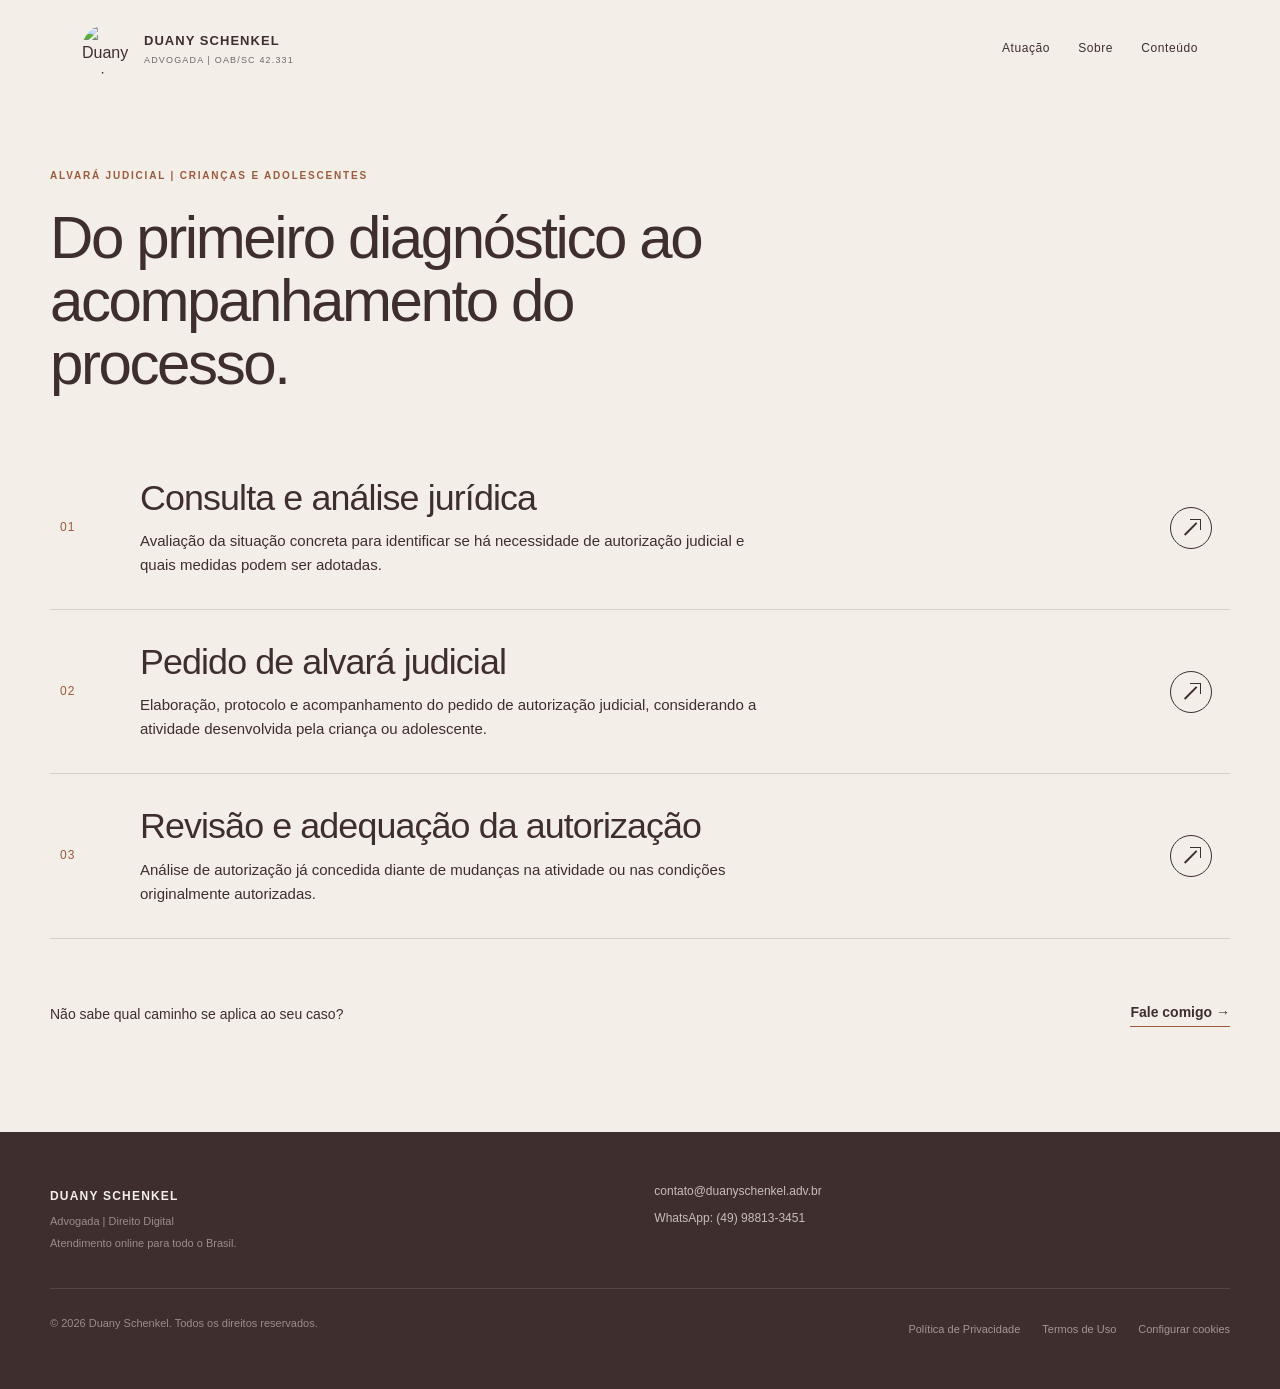
==== alvara.html @ 2e0da73f "Update alvara.html" ====
<!DOCTYPE html>
<html lang="pt-BR">

<head>

    <!-- =====================================================
         GOOGLE CONSENT MODE
    ====================================================== -->

    <script>
        window.dataLayer = window.dataLayer || [];

        function gtag() {
            dataLayer.push(arguments);
        }

        gtag('consent', 'default', {
            analytics_storage: 'denied',
            ad_storage: 'denied',
            ad_user_data: 'denied',
            ad_personalization: 'denied',
            wait_for_update: 500
        });
    </script>


    <!-- =====================================================
         GOOGLE TAG MANAGER
    ====================================================== -->

    <script>
        (function(w,d,s,l,i){
            w[l]=w[l]||[];
            w[l].push({
                'gtm.start': new Date().getTime(),
                event:'gtm.js'
            });

            var f=d.getElementsByTagName(s)[0],
                j=d.createElement(s),
                dl=l!='dataLayer'?'&l='+l:'';

            j.async=true;
            j.src='https://www.googletagmanager.com/gtm.js?id='+i+dl;

            f.parentNode.insertBefore(j,f);
        })(window,document,'script','dataLayer','GTM-5FSSFNDD');
    </script>


    <!-- =====================================================
         METADADOS
    ====================================================== -->

    <meta charset="UTF-8">

    <meta
        name="viewport"
        content="width=device-width, initial-scale=1.0"
    >

    <meta
        name="description"
        content="Alvará judicial para crianças e adolescentes – orientação e atuação jurídica no ambiente digital."
    >

    <title>
        Alvará Judicial | Duany Schenkel
    </title>

    <link
        rel="stylesheet"
        href="style.css"
    >

</head>


<body>


<!-- =====================================================
     GOOGLE TAG MANAGER – NOSCRIPT
====================================================== -->

<noscript>

    <iframe
        src="https://www.googletagmanager.com/ns.html?id=GTM-5FSSFNDD"
        height="0"
        width="0"
        style="display:none;visibility:hidden"
    ></iframe>

</noscript>


<!-- =====================================================
     HEADER
====================================================== -->

<header class="header">

    <a
        href="index.html"
        class="brand"
    >

        <div class="brand-avatar">

            <img
                src="https://i.ibb.co/mFt1FcRg/biopic01.jpg"
                alt="Duany Schenkel"
            >

        </div>

        <div class="brand-text">

            <strong>
                DUANY SCHENKEL
            </strong>

            <span>
                ADVOGADA | OAB/SC 42.331
            </span>

        </div>

    </a>


    <nav class="nav">

        <a href="index.html#atuacao">
            Atuação
        </a>

        <a href="index.html#sobre">
            Sobre
        </a>

        <a href="index.html#conteudo">
            Conteúdo
        </a>

    </nav>

</header>


<main>


<!-- =====================================================
     ALVARÁ JUDICIAL
====================================================== -->

<section
    id="atuacao"
    class="services alvara-services"
>

    <div class="section-intro">

        <p class="eyebrow">
            ALVARÁ JUDICIAL | CRIANÇAS E ADOLESCENTES
        </p>

        <h2>
            Do primeiro diagnóstico ao acompanhamento do processo.
        </h2>

    </div>


    <div class="service-list">


        <!-- =================================================
             01
        ================================================== -->

        <a
            href="https://wa.me/5549988133451?text=Ol%C3%A1%2C%20Duany%21%20Encontrei%20seu%20site%20e%20gostaria%20de%20agendar%20uma%20consulta%20sobre%20uma%20situa%C3%A7%C3%A3o%20envolvendo%20crian%C3%A7a%20ou%20adolescente%20no%20ambiente%20digital%20e%20verificar%20se%20%C3%A9%20necess%C3%A1rio%20alvar%C3%A1%20judicial."
            class="service-card"
            target="_blank"
            rel="noopener noreferrer"
        >

            <div class="service-number">
                01
            </div>

            <div class="service-content">

                <h3>
                    Consulta e análise jurídica
                </h3>

                <p>
                    Avaliação da situação concreta para identificar
                    se há necessidade de autorização judicial e quais
                    medidas podem ser adotadas.
                </p>

            </div>

            <span
                class="arrow"
                aria-hidden="true"
            >
                ↗
            </span>

        </a>


        <!-- =================================================
             02
        ================================================== -->

        <a
            href="https://wa.me/5549988133451?text=Ol%C3%A1%2C%20Duany%21%20Encontrei%20seu%20site%20e%20gostaria%20de%20solicitar%20um%20alvar%C3%A1%20judicial%20para%20uma%20crian%C3%A7a%20ou%20adolescente%20participar%20de%20uma%20atividade%20no%20ambiente%20digital."
            class="service-card"
            target="_blank"
            rel="noopener noreferrer"
        >

            <div class="service-number">
                02
            </div>

            <div class="service-content">

                <h3>
                    Pedido de alvará judicial
                </h3>

                <p>
                    Elaboração, protocolo e acompanhamento do pedido
                    de autorização judicial, considerando a atividade
                    desenvolvida pela criança ou adolescente.
                </p>

            </div>

            <span
                class="arrow"
                aria-hidden="true"
            >
                ↗
            </span>

        </a>


        <!-- =================================================
             03
        ================================================== -->

        <a
            href="https://wa.me/5549988133451?text=Ol%C3%A1%2C%20Duany%21%20Encontrei%20seu%20site.%20J%C3%A1%20tenho%20uma%20autoriza%C3%A7%C3%A3o%20judicial%20para%20uma%20crian%C3%A7a%20ou%20adolescente%20e%20gostaria%20de%20saber%20se%20%C3%A9%20necess%C3%A1rio%20renov%C3%A1-la%20ou%20adequ%C3%A1-la%20%C3%A0%20atividade%20atual."
            class="service-card"
            target="_blank"
            rel="noopener noreferrer"
        >

            <div class="service-number">
                03
            </div>

            <div class="service-content">

                <h3>
                    Revisão e adequação da autorização
                </h3>

                <p>
                    Análise de autorização já concedida diante de
                    mudanças na atividade ou nas condições
                    originalmente autorizadas.
                </p>

            </div>

            <span
                class="arrow"
                aria-hidden="true"
            >
                ↗
            </span>

        </a>


    </div>


    <!-- =====================================================
         DÚVIDA
    ====================================================== -->

    <div class="unsure">

        <p>
            Não sabe qual caminho se aplica ao seu caso?
        </p>

        <a
            href="https://wa.me/5549988133451?text=Ol%C3%A1%2C%20Duany%21%20Encontrei%20seu%20site%20e%20gostaria%20de%20explicar%20uma%20situa%C3%A7%C3%A3o%20envolvendo%20crian%C3%A7a%20ou%20adolescente%20no%20ambiente%20digital%20para%20entender%20qual%20medida%20jur%C3%ADdica%20%C3%A9%20necess%C3%A1ria."
            class="text-link"
            target="_blank"
            rel="noopener noreferrer"
        >
            Fale comigo →
        </a>

    </div>

</section>


</main>


<!-- =====================================================
     FOOTER
====================================================== -->

<footer class="footer">


    <div class="footer-brand">

        <strong>
            DUANY SCHENKEL
        </strong>

        <p>
            Advogada | Direito Digital
        </p>

        <p>
            Atendimento online para todo o Brasil.
        </p>

    </div>


    <div class="footer-contacts">

        <a href="mailto:contato@duanyschenkel.adv.br">
            contato@duanyschenkel.adv.br
        </a>

        <a
            href="https://wa.me/5549988133451"
            target="_blank"
            rel="noopener noreferrer"
        >
            WhatsApp: (49) 98813-3451
        </a>

    </div>


    <div class="footer-social">


        <!-- INSTAGRAM -->

        <a
            href="https://www.instagram.com/duany.adv"
            target="_blank"
            rel="noopener noreferrer"
            aria-label="Instagram"
        >

            <img
                src="https://cdn-icons-png.flaticon.com/512/3621/3621435.png"
                alt=""
            >

        </a>


        <!-- TIKTOK -->

        <a
            href="https://www.tiktok.com/@duany.adv"
            target="_blank"
            rel="noopener noreferrer"
            aria-label="TikTok"
        >

            <img
                src="https://cdn-icons-png.flaticon.com/512/3046/3046121.png"
                alt=""
            >

        </a>


        <!-- YOUTUBE -->

        <a
            href="https://www.youtube.com/@duanyadv"
            target="_blank"
            rel="noopener noreferrer"
            aria-label="YouTube"
        >

            <img
                src="https://cdn-icons-png.flaticon.com/512/174/174883.png"
                alt=""
            >

        </a>


        <!-- WHATSAPP -->

        <a
            href="https://wa.me/5549988133451"
            target="_blank"
            rel="noopener noreferrer"
            aria-label="WhatsApp"
        >

            <img
                src="https://cdn-icons-png.flaticon.com/512/2111/2111728.png"
                alt=""
            >

        </a>

    </div>


    <div class="footer-bottom">

        <p>
            © 2026 Duany Schenkel. Todos os direitos reservados.
        </p>

      <div class="footer-legal">

    <a href="politica-de-privacidade.html">
        Política de Privacidade
    </a>

    <a href="termos-de-uso.html">
        Termos de Uso
    </a>

    <a
        href="#"
        onclick="duanyOpenCookieSettings(); return false;"
    >
        Configurar cookies
    </a>

</div>

    </div>

</footer>


</body>

</html>
---- style.css ----
/* =========================================================
   DUANY SCHENKEL | DIREITO DIGITAL
   ========================================================= */

:root {
    --deep: #3F2E2E;
    --cream: #F3EEE8;
    --neutral: #D8CFC6;
    --terracotta: #9C5A3C;
    --soft-terracotta: #C48A76;
    --white: #FFFFFF;

    --max-width: 1180px;
}


/* =========================================================
   RESET
   ========================================================= */

* {
    margin: 0;
    padding: 0;
    box-sizing: border-box;
}

html {
    scroll-behavior: smooth;
}

body {
    background: var(--cream);
    color: var(--deep);
    font-family: Arial, Helvetica, sans-serif;
    line-height: 1.6;
}

a {
    color: inherit;
    text-decoration: none;
}

img {
    max-width: 100%;
    display: block;
}


/* =========================================================
   HEADER
   ========================================================= */

.header {
    width: 100%;
    max-width: var(--max-width);
    margin: 0 auto;

    padding: 24px 32px;

    display: flex;
    align-items: center;
    justify-content: space-between;

    position: relative;
    z-index: 10;
}

.brand {
    display: flex;
    align-items: center;
    gap: 12px;
}

.brand-avatar {
    width: 50px;
    height: 50px;

    border-radius: 50%;
    overflow: hidden;

    flex-shrink: 0;
}

.brand-avatar img {
    width: 100%;
    height: 100%;

    object-fit: cover;
    display: block;
}

.brand-text {
    display: flex;
    flex-direction: column;
    gap: 1px;
}

.brand-text strong {
    font-size: 13px;
    letter-spacing: 0.08em;
    font-weight: 700;
}

.brand-text span {
    font-size: 9px;
    letter-spacing: 0.13em;
    opacity: 0.7;
}

.nav {
    display: flex;
    align-items: center;
    gap: 28px;
}

.nav a {
    font-size: 12px;
    letter-spacing: 0.05em;
    transition: opacity 0.2s ease;
}

.nav a:hover {
    opacity: 0.55;
}


/* =========================================================
   HERO
   ========================================================= */

.hero {
    min-height: 72vh;

    max-width: var(--max-width);
    margin: 0 auto;

    padding: 100px 32px 105px;

    display: flex;
    align-items: center;
}

.hero-content {
    max-width: 760px;
}

.eyebrow {
    margin-bottom: 22px;

    font-size: 10px;
    font-weight: 700;

    letter-spacing: 0.18em;

    color: var(--terracotta);
}

.hero h1 {
    margin-bottom: 28px;

    font-size: clamp(52px, 7vw, 88px);

    line-height: 0.98;
    letter-spacing: -0.055em;

    font-weight: 500;
}

.hero h1 em {
    color: var(--terracotta);
    font-style: normal;
}

.hero-text {
    max-width: 550px;

    font-size: 18px;
    line-height: 1.7;

    color: rgba(63, 46, 46, 0.75);
}


/* =========================================================
   SERVICES / ATUAÇÃO
   ========================================================= */

.services {
    background: var(--deep);
    color: var(--cream);

    padding: 70px 32px 85px;
}

.section-intro {
    max-width: var(--max-width);
    margin: 0 auto 50px;
}

.section-intro .eyebrow {
    color: var(--soft-terracotta);
}

.section-intro h2 {
    max-width: 700px;

    font-size: clamp(36px, 4.7vw, 60px);

    line-height: 1.05;
    letter-spacing: -0.04em;

    font-weight: 500;
}


/* =========================================================
   LISTA DE SERVIÇOS
   ========================================================= */

.service-list {
    max-width: var(--max-width);
    margin: 0 auto;

    border-top: 1px solid rgba(243, 238, 232, 0.2);
}

.service-card {
    display: grid;

    grid-template-columns: 55px minmax(0, 1fr) 50px;

    align-items: center;

    gap: 25px;

    padding: 32px 10px;

    border-bottom: 1px solid rgba(243, 238, 232, 0.2);

    transition:
        background 0.25s ease,
        padding 0.25s ease;
}

.service-card:hover {
    background: rgba(243, 238, 232, 0.035);
}

.service-number {
    font-size: 12px;

    color: var(--soft-terracotta);

    letter-spacing: 0.08em;
}

.service-content h3 {
    max-width: 650px;

    font-size: clamp(23px, 2.8vw, 36px);

    line-height: 1.15;
    letter-spacing: -0.025em;

    font-weight: 500;

    margin-bottom: 10px;
}

.service-content p {
    max-width: 620px;

    color: rgba(243, 238, 232, 0.65);

    font-size: 15px;
}


/* =========================================================
   SETA DOS CARDS
   ========================================================= */

.arrow {
    width: 42px;
    height: 42px;

    border: 1px solid rgba(243, 238, 232, 0.3);
    border-radius: 50%;

    position: relative;

    display: flex;
    align-items: center;
    justify-content: center;

    font-size: 0;
    line-height: 0;

    color: var(--cream);

    text-indent: -9999px;
    overflow: hidden;

    transition:
        background 0.25s ease,
        color 0.25s ease,
        border-color 0.25s ease;
}

.arrow::before {
    content: "";

    width: 10px;
    height: 10px;

    border-top: 1.5px solid currentColor;
    border-right: 1.5px solid currentColor;

    position: absolute;

    top: 11px;
    right: 10px;
}

.arrow::after {
    content: "";

    width: 17px;
    height: 1.5px;

    background: currentColor;

    position: absolute;

    transform: rotate(-45deg);

    top: 20px;
    left: 11px;
}

.service-card:hover .arrow {
    background: var(--cream);
    color: var(--deep);
    border-color: var(--cream);
}


/* =========================================================
   TRIAGEM
   ========================================================= */

.unsure {
    max-width: var(--max-width);
    margin: 42px auto 0;

    display: flex;
    align-items: center;
    justify-content: space-between;

    gap: 30px;

    padding: 20px 0;
}

.unsure p {
    color: rgba(243, 238, 232, 0.6);
    font-size: 14px;
}

.text-link {
    color: var(--cream);

    font-size: 14px;
    font-weight: 600;

    border-bottom: 1px solid var(--soft-terracotta);

    padding-bottom: 3px;

    transition: color 0.2s ease;
}

.text-link:hover {
    color: var(--soft-terracotta);
}


/* =========================================================
   SOBRE
   ========================================================= */

.about {
    max-width: var(--max-width);
    margin: 0 auto;

    padding: 110px 32px;

    display: grid;

    grid-template-columns: 0.35fr 1fr;

    gap: 80px;
}

.about-label {
    padding-top: 5px;
}

.about-content {
    max-width: 760px;
}

.about-photo {
    width: 175px;
    height: 215px;

    margin-bottom: 38px;

    overflow: hidden;
}

.about-photo img {
    width: 100%;
    height: 100%;

    object-fit: cover;
    object-position: center;

    image-rendering: auto;
}

.about-text {
    max-width: 680px;
}

.about-content h2 {
    max-width: 760px;

    font-size: clamp(38px, 5vw, 62px);

    line-height: 1.05;
    letter-spacing: -0.045em;

    font-weight: 500;

    margin-bottom: 38px;
}

.about-text p {
    max-width: 680px;

    margin-bottom: 22px;

    font-size: 17px;
    line-height: 1.8;

    color: rgba(63, 46, 46, 0.75);
}

.about-link {
    display: inline-block;

    margin-top: 10px;

    color: var(--terracotta);

    border-bottom-color: var(--terracotta);
}

.about-link:hover {
    color: var(--deep);
}


/* =========================================================
   CONTEÚDO
   ========================================================= */

.content-section {
    background: var(--neutral);
    color: var(--deep);

    width: 100%;

    padding-top: 110px;
    padding-bottom: 110px;

    padding-left: max(32px, calc((100% - var(--max-width)) / 2 + 32px));
    padding-right: max(32px, calc((100% - var(--max-width)) / 2 + 32px));

    display: grid;

    grid-template-columns: 0.35fr 1fr;

    column-gap: 80px;
    row-gap: 0;
}


/* =========================================================
   CONTEÚDO | LABEL
   ========================================================= */

.content-section > .eyebrow {
    grid-column: 1;
    grid-row: 1;

    margin: 5px 0 0;

    align-self: start;
}


/* =========================================================
   CONTEÚDO | ELEMENTOS PRINCIPAIS
   ========================================================= */

.content-section > h2,
.content-section > p:not(.eyebrow),
.content-section > .social-links {
    grid-column: 2;

    width: 100%;
    max-width: 760px;

    margin-left: 0;
    margin-right: 0;
}


/* =========================================================
   CONTEÚDO | TÍTULO
   ========================================================= */

.content-section > h2 {
    grid-row: 1;

    margin: 0 0 38px;

    font-size: clamp(38px, 5vw, 62px);

    line-height: 1.05;
    letter-spacing: -0.045em;

    font-weight: 500;
}


/* =========================================================
   CONTEÚDO | TEXTO
   ========================================================= */

.content-section > p:not(.eyebrow) {
    margin: 0 0 22px;

    max-width: 680px;

    font-size: 17px;
    line-height: 1.8;

    color: rgba(63, 46, 46, 0.75);
}


/* =========================================================
   CONTEÚDO | REDES
   ========================================================= */

.content-section > .social-links {
    margin-top: 13px;
}


/* =========================================================
   REDES SOCIAIS
   ========================================================= */

.social-links {
    display: flex;

    justify-content: center;
    align-items: center;

    flex-wrap: wrap;

    gap: 12px;

    width: 100%;
}

.social-link {
    display: inline-flex;

    align-items: center;
    justify-content: center;

    gap: 9px;

    min-height: 46px;

    padding: 0 20px;

    background: var(--white);
    color: var(--deep);

    border: none;
    border-radius: 0;

    font-size: 12px;
    font-weight: 700;

    letter-spacing: 0.05em;

    transition:
        background 0.2s ease,
        color 0.2s ease,
        transform 0.2s ease;
}

.social-link:hover {
    background: var(--deep);
    color: var(--white);

    transform: translateY(-2px);
}

.social-icon {
    width: 17px;
    height: 17px;

    display: inline-flex;

    align-items: center;
    justify-content: center;

    flex-shrink: 0;

    color: currentColor;
}

.social-icon img,
.social-icon svg {
    width: 17px;
    height: 17px;

    display: block;

    object-fit: contain;

    color: currentColor;
    fill: currentColor;
    stroke: currentColor;

    filter: none;
}

.social-icon-play {
    fill: var(--white);
    stroke: none;
}

.social-link:hover .social-icon-play {
    fill: var(--deep);
}


/* =========================================================
   BOTÕES
   ========================================================= */

.button {
    display: inline-flex;

    align-items: center;
    justify-content: center;

    min-height: 50px;

    padding: 0 28px;

    background: var(--terracotta);
    color: var(--cream);

    font-size: 12px;
    font-weight: 700;

    letter-spacing: 0.08em;
    text-transform: uppercase;

    transition:
        background 0.2s ease,
        transform 0.2s ease;
}

.button:hover {
    background: var(--deep);

    transform: translateY(-2px);
}

.button-light {
    background: var(--cream);
    color: var(--deep);
}

.button-light:hover {
    background: var(--deep);
    color: var(--cream);
}


/* =========================================================
   CONTATO
   ========================================================= */

.contact {
    background: var(--terracotta);
    color: var(--cream);

    padding: 130px 32px;

    text-align: center;
}

.contact .eyebrow {
    color: var(--cream);
    opacity: 0.7;
}

.contact h2 {
    max-width: 750px;

    margin: 0 auto 25px;

    font-size: clamp(42px, 6vw, 78px);

    line-height: 1;
    letter-spacing: -0.045em;

    font-weight: 500;
}

.contact p:not(.eyebrow) {
    max-width: 580px;

    margin: 0 auto 40px;

    color: rgba(243, 238, 232, 0.85);

    font-size: 17px;
}


/* =========================================================
   FOOTER
   ========================================================= */

.footer {
    background: var(--deep);
    color: var(--cream);

    width: 100%;

    padding: 50px max(32px, calc((100% - var(--max-width)) / 2));

    display: grid;

    grid-template-columns: 1.4fr 1fr auto;
    grid-template-rows: auto auto;

    column-gap: 70px;
    row-gap: 35px;

    align-items: start;
}

.footer-brand {
    grid-column: 1;
    grid-row: 1;
}

.footer-contacts {
    grid-column: 2;
    grid-row: 1;

    display: flex;
    flex-direction: column;

    gap: 8px;
}

.footer-social {
    grid-column: 3;
    grid-row: 1;

    display: flex;
    align-items: center;
    justify-content: center;

    gap: 12px;
}

.footer strong {
    font-size: 12px;
    letter-spacing: 0.1em;
}

.footer p {
    margin-top: 5px;

    font-size: 11px;

    color: rgba(243, 238, 232, 0.5);
}

.footer-contacts a {
    font-size: 12px;

    color: rgba(243, 238, 232, 0.75);

    transition:
        color 0.2s ease,
        opacity 0.2s ease;
}

.footer-contacts a:hover {
    color: var(--cream);
    opacity: 0.7;
}


/* =========================================================
   ÍCONES DO RODAPÉ
   ========================================================= */

.footer-social a {
    width: 22px;
    height: 22px;

    display: flex;

    align-items: center;
    justify-content: center;

    border: none;

    color: var(--cream);

    font-size: 0;

    background: transparent;

    transition:
        opacity 0.2s ease,
        transform 0.2s ease;
}

.footer-social a:hover {
    background: transparent;
    color: var(--cream);

    opacity: 0.65;

    transform: translateY(-1px);
}

.footer-icon {
    width: 14px;
    height: 14px;

    display: block;

    object-fit: contain;

    filter: brightness(0) invert(1);
}

.footer-social img {
    width: 14px;
    height: 14px;

    display: block;

    object-fit: contain;

    filter: brightness(0) invert(1);
}


/* =========================================================
   FOOTER BOTTOM
   ========================================================= */

.footer-bottom {
    grid-column: 1 / -1;
    grid-row: 2;

    padding-top: 20px;

    border-top: 1px solid rgba(243, 238, 232, 0.12);

    display: flex;
    align-items: center;
    justify-content: space-between;

    gap: 30px;
}

.footer-bottom p {
    margin-top: 0;
}


/* =========================================================
   LINKS JURÍDICOS
   ========================================================= */

.footer-legal {
    display: flex;
    align-items: center;

    gap: 22px;

    margin-top: 12px;
}

.footer-legal a {
    font-size: 11px;

    color: rgba(243, 238, 232, 0.55);

    border-bottom: 1px solid transparent;

    transition:
        color 0.2s ease,
        border-color 0.2s ease;
}

.footer-legal a:hover {
    color: var(--cream);

    border-bottom-color: var(--soft-terracotta);
}


/* =========================================================
   TABLETS
   ========================================================= */

@media (max-width: 1244px) and (min-width: 801px) {

    .content-section {
        padding-left: 32px;
        padding-right: 32px;
    }
}


/* =========================================================
   RESPONSIVO
   ========================================================= */

@media (max-width: 800px) {

    /* =====================================================
       HEADER
       ===================================================== */

    .header {
        padding: 20px;
    }

    .nav {
        display: none;
    }


    /* =====================================================
       HERO
       ===================================================== */

    .hero {
        min-height: auto;

        padding: 48px 20px 58px;
    }

    .hero h1 {
        font-size: clamp(48px, 14vw, 72px);

        margin-bottom: 24px;
    }

    .hero-text {
        font-size: 16px;
    }


    /* =====================================================
       ATUAÇÃO
       ===================================================== */

    .services {
        padding: 60px 20px 70px;
    }

    .section-intro {
        margin-bottom: 40px;
    }

    .section-intro h2 {
        font-size: 40px;
    }


    /* =====================================================
       CARDS
       ===================================================== */

    .service-card {
        grid-template-columns: 38px minmax(0, 1fr) 38px;

        gap: 12px;

        padding: 27px 0;
    }

    .service-content h3 {
        font-size: 24px;
    }

    .service-content p {
        font-size: 14px;
    }


    /* =====================================================
       SETA
       ===================================================== */

    .arrow {
        width: 40px;
        height: 40px;

        font-size: 0;
    }

    .arrow::before {
        width: 9px;
        height: 9px;

        top: 10px;
        right: 10px;
    }

    .arrow::after {
        width: 16px;

        top: 19px;
        left: 10px;
    }


    /* =====================================================
       TRIAGEM
       ===================================================== */

    .unsure {
        flex-direction: column;

        align-items: flex-start;

        margin-top: 38px;
    }


    /* =====================================================
       SOBRE
       ===================================================== */

    .about {
        padding: 80px 20px;

        display: block;
    }

    .about-label {
        margin-bottom: 38px;
    }

    .about-photo {
        width: 150px;
        height: 185px;

        margin-bottom: 32px;
    }

    .about-content h2 {
        font-size: 40px;

        margin-bottom: 32px;
    }

    .about-text p {
        font-size: 16px;
    }


    /* =====================================================
       CONTEÚDO
       ===================================================== */

    .content-section {
        padding: 80px 20px 88px;

        display: block;
    }

    .content-section > .eyebrow,
    .content-section > h2,
    .content-section > p:not(.eyebrow),
    .content-section > .social-links {
        width: 100%;
        max-width: 760px;

        margin-left: 0;
        margin-right: 0;
    }

    .content-section > .eyebrow {
        margin-bottom: 38px;
    }

    .content-section h2 {
        font-size: 40px;

        margin-bottom: 32px;
    }

    .content-section > p:not(.eyebrow) {
        max-width: 680px;

        font-size: 16px;

        margin-bottom: 22px;
    }

    .content-section > .social-links {
        margin-top: 32px;
    }


    /* =====================================================
       REDES
       ===================================================== */

    .social-links {
        justify-content: center;

        flex-wrap: wrap;

        gap: 10px;
    }

    .social-link {
        min-height: 44px;

        padding: 0 16px;

        background: var(--white);
        color: var(--deep);
    }

    .social-link:hover {
        background: var(--deep);
        color: var(--white);
    }


    /* =====================================================
       FOOTER
       ===================================================== */

    .footer {
        padding: 40px 20px 25px;

        display: grid;

        grid-template-columns: 1fr auto;

        grid-template-rows: auto auto auto;

        column-gap: 25px;
        row-gap: 25px;
    }

    .footer-brand {
        grid-column: 1 / -1;
        grid-row: 1;
    }

    .footer-contacts {
        grid-column: 1;
        grid-row: 2;
    }

    .footer-social {
        grid-column: 2;
        grid-row: 2;

        justify-self: end;
    }

    .footer-bottom {
        grid-column: 1 / -1;
        grid-row: 3;

        padding-top: 18px;

        display: flex;
        flex-direction: column;

        align-items: flex-start;
        justify-content: flex-start;

        gap: 12px;
    }

    .footer-legal {
        flex-wrap: wrap;

        gap: 8px 18px;

        margin-top: 10px;
    }
}


/* =========================================================
   TELAS MUITO PEQUENAS
   ========================================================= */

@media (max-width: 420px) {

    /* =====================================================
       HEADER
       ===================================================== */

    .brand-avatar {
        width: 46px;
        height: 46px;
    }

    .brand-text strong {
        font-size: 11px;
    }

    .brand-text span {
        font-size: 7px;
    }


    /* =====================================================
       HERO
       ===================================================== */

    .hero {
        padding-top: 32px;
        padding-bottom: 42px;
    }

    .hero h1 {
        font-size: 49px;
    }


    /* =====================================================
       CARDS
       ===================================================== */

    .service-card {
        grid-template-columns: 28px minmax(0, 1fr) 32px;

        gap: 9px;
    }

    .service-content h3 {
        font-size: 22px;
    }

    .service-content p {
        font-size: 13px;
    }


    /* =====================================================
       SETA
       ===================================================== */

    .arrow {
        width: 34px;
        height: 34px;
    }

    .arrow::before {
        width: 8px;
        height: 8px;

        top: 8px;
        right: 8px;
    }

    .arrow::after {
        width: 13px;

        top: 16px;
        left: 9px;
    }


    /* =====================================================
       SOBRE
       ===================================================== */

    .about-photo {
        width: 135px;
        height: 170px;
    }


    /* =====================================================
       REDES
       ===================================================== */

    .social-link {
        min-height: 42px;

        padding: 0 13px;

        font-size: 11px;
    }


    /* =====================================================
       FOOTER
       ===================================================== */

    .footer {
        grid-template-columns: 1fr;

        gap: 22px;
    }

    .footer-brand,
    .footer-contacts,
    .footer-social,
    .footer-bottom {
        grid-column: 1;
    }

    .footer-brand {
        grid-row: 1;
    }

    .footer-contacts {
        grid-row: 2;
    }

    .footer-social {
        grid-row: 3;

        justify-self: start;
    }

    .footer-bottom {
        grid-row: 4;

        gap: 14px;
    }

    .footer-legal {
        gap: 12px 18px;
    }

    .footer-social a {
        width: 20px;
        height: 20px;
    }

    .footer-icon {
        width: 13px;
        height: 13px;
    }
}


/* =========================================================
   PÁGINA ALVARÁ | VERSÃO CLARA
   ========================================================= */

.alvara-services {
    background: #F3EEE8;
    color: #3F2E2E;
}

.alvara-services .section-intro {
    color: #3F2E2E;
}

.alvara-services .section-intro .eyebrow {
    color: #9C5A3C;
}

.alvara-services .section-intro h2 {
    color: #3F2E2E;
}


/* =========================================================
   ALVARÁ | CARDS
   ========================================================= */

.alvara-services .service-card {
    background: #F3EEE8;
    color: #3F2E2E;
    border-color: #D8CFC6;

    transition: background-color 0.25s ease;
}

.alvara-services .service-number {
    color: #9C5A3C;
}

.alvara-services .service-content h3 {
    color: #3F2E2E;
}

.alvara-services .service-content p {
    color: #3F2E2E;
}

.alvara-services .arrow {
    color: #3F2E2E;
    border-color: #3F2E2E;
}


/* =========================================================
   ALVARÁ | HOVER DOS CARDS
   ========================================================= */

.alvara-services .service-card:hover {
    background: #E8DED6;
    color: #3F2E2E;
}

.alvara-services .service-card:hover .service-content h3,
.alvara-services .service-card:hover .service-content p {
    color: #3F2E2E;
}

.alvara-services .service-card:hover .service-number {
    color: #9C5A3C;
}

.alvara-services .service-card:hover .arrow {
    color: #F3EEE8 !important;
    background: #3F2E2E;
    border-color: #3F2E2E !important;
}


/* =========================================================
   ALVARÁ | CTA
   ========================================================= */

.alvara-services .unsure {
    color: #3F2E2E;
}

.alvara-services .unsure p {
    color: #3F2E2E;
}

.alvara-services .text-link {
    color: #3F2E2E;
    border-bottom: 1px solid #9C5A3C;

    transition:
        color 0.25s ease,
        border-color 0.25s ease;
}

.alvara-services .text-link:hover {
    color: #9C5A3C;
    border-bottom-color: #9C5A3C;
}


/* =========================================================
   ALVARÁ | PRIMEIRO CARD
   ========================================================= */

.alvara-services .service-card:first-child {
    border-top-color: #D8CFC6;
}


/* =========================================================
   TRAJETÓRIA | SEÇÕES INTERNAS
   ========================================================= */

.trajectory-section {
    background: var(--neutral);
    color: var(--deep);

    width: 100%;

    padding-top: 110px;
    padding-bottom: 110px;

    padding-left: max(32px, calc((100% - var(--max-width)) / 2 + 32px));
    padding-right: max(32px, calc((100% - var(--max-width)) / 2 + 32px));

    display: grid;

    grid-template-columns: 0.35fr 1fr;

    column-gap: 80px;
    row-gap: 0;
}


/* =========================================================
   TRAJETÓRIA | LABEL
   ========================================================= */

.trajectory-section > .eyebrow {
    grid-column: 1;
    grid-row: 1;

    margin: 5px 0 0;

    align-self: start;
}


/* =========================================================
   TRAJETÓRIA | CONTEÚDO
   ========================================================= */

.trajectory-section > h2,
.trajectory-section > p:not(.eyebrow) {
    grid-column: 2;

    width: 100%;
    max-width: 680px;
}


/* =========================================================
   TRAJETÓRIA | TÍTULO
   ========================================================= */

.trajectory-section > h2 {
    grid-row: 1;

    margin: 0 0 38px;

    font-size: clamp(38px, 5vw, 62px);

    line-height: 1.05;
    letter-spacing: -0.045em;

    font-weight: 500;
}


/* =========================================================
   TRAJETÓRIA | TEXTO
   ========================================================= */

.trajectory-section > p:not(.eyebrow) {
    margin: 0 0 22px;

    font-size: 17px;
    line-height: 1.8;

    color: rgba(63, 46, 46, 0.75);
}


/* =========================================================
   TRAJETÓRIA | CTA FINAL
   ========================================================= */

.trajectory-section .button {
    grid-column: 2;

    justify-self: center;

    margin-top: 18px;
}


/* =========================================================
   TRAJETÓRIA | MOBILE
   ========================================================= */

@media (max-width: 800px) {

    .trajectory-section {
        padding: 80px 20px;

        display: block;
    }

    .trajectory-section > .eyebrow {
        margin-bottom: 38px;
    }

    .trajectory-section > h2 {
        font-size: 40px;

        margin-bottom: 32px;
    }

    .trajectory-section > p:not(.eyebrow) {
        font-size: 16px;

        margin-bottom: 22px;
    }

    .trajectory-section .button {
        display: flex;
        width: fit-content;

        margin: 18px auto 0;
    }
}


/* =========================================================
   PÁGINAS JURÍDICAS | POLÍTICA DE PRIVACIDADE E TERMOS
   ========================================================= */

.legal-page {
    width: 100%;
    background: var(--cream);
    color: var(--deep);
}


/* =========================================================
   HERO DA PÁGINA
   ========================================================= */

.legal-hero {
    max-width: var(--max-width);
    margin: 0 auto;

    padding: 95px 32px 75px;
}

.legal-hero .eyebrow {
    margin-bottom: 22px;
}

.legal-hero h1 {
    max-width: 850px;

    margin-bottom: 28px;

    font-size: clamp(48px, 6vw, 78px);

    line-height: 1;
    letter-spacing: -0.05em;

    font-weight: 500;
}

.legal-intro {
    max-width: 650px;

    font-size: 18px;
    line-height: 1.7;

    color: rgba(63, 46, 46, 0.7);
}


/* =========================================================
   CONTEÚDO JURÍDICO
   ========================================================= */

.legal-content {
    max-width: var(--max-width);
    margin: 0 auto;

    padding: 0 32px 110px;
}

.legal-block {
    max-width: 760px;

    padding: 42px 0;

    border-top: 1px solid var(--neutral);
}

.legal-block h2 {
    margin-bottom: 20px;

    font-size: 24px;

    line-height: 1.2;
    letter-spacing: -0.02em;

    font-weight: 600;
}

.legal-block p {
    max-width: 700px;

    margin-bottom: 18px;

    font-size: 16px;
    line-height: 1.8;

    color: rgba(63, 46, 46, 0.75);
}

.legal-block p:last-child {
    margin-bottom: 0;
}


/* =========================================================
   DATA
   ========================================================= */

.legal-date {
    max-width: 760px;

    padding-top: 28px;

    border-top: 1px solid var(--neutral);
}

.legal-date p {
    margin: 0;

    font-size: 12px;

    letter-spacing: 0.04em;

    color: rgba(63, 46, 46, 0.5);
}


/* =========================================================
   LINKS DENTRO DO TEXTO JURÍDICO
   ========================================================= */

.legal-content a {
    color: var(--terracotta);

    border-bottom: 1px solid var(--terracotta);
}


/* =========================================================
   PÁGINAS JURÍDICAS | MOBILE
   ========================================================= */

@media (max-width: 800px) {

    .legal-hero {
        padding: 70px 20px 55px;
    }

    .legal-hero .eyebrow {
        margin-bottom: 32px;
    }

    .legal-hero h1 {
        font-size: 42px;

        margin-bottom: 24px;
    }

    .legal-intro {
        font-size: 16px;
    }

    .legal-content {
        padding: 0 20px 80px;
    }

    .legal-block {
        padding: 34px 0;
    }

    .legal-block h2 {
        font-size: 21px;

        margin-bottom: 17px;
    }

    .legal-block p {
        font-size: 15px;
        line-height: 1.75;

        margin-bottom: 17px;
    }

    .legal-date {
        padding-top: 22px;
    }
}


/* =========================================================
   PÁGINAS JURÍDICAS | TELAS MUITO PEQUENAS
   ========================================================= */

@media (max-width: 420px) {

    .legal-hero {
        padding-top: 55px;
        padding-bottom: 45px;
    }

    .legal-hero h1 {
        font-size: 38px;
    }

    .legal-block h2 {
        font-size: 20px;
    }

    .legal-block p {
        font-size: 14px;
    }
}


/* =========================================================
   NEWSLETTER
   ========================================================= */

.newsletter-section {
    padding: 110px 8%;
    background: #F3EEE8;
}

.newsletter-content {
    max-width: 1100px;
    margin: 0 auto;

    display: grid;

    grid-template-columns: 1fr 1fr;

    gap: 80px;

    align-items: start;
}

.newsletter-intro {
    max-width: 520px;
}

.newsletter-intro .eyebrow {
    margin-bottom: 18px;
}

.newsletter-intro h2 {
    margin: 0 0 24px;

    color: #3F2E2E;

    font-size: clamp(38px, 5vw, 62px);
    line-height: 1.05;
    letter-spacing: -0.045em;
    font-weight: 500;
}

.newsletter-intro p:not(.eyebrow) {
    margin: 0;

    color: #5A4A4A;

    line-height: 1.7;
}


/* =========================================================
   NEWSLETTER | FORMULÁRIO
   ========================================================= */

.newsletter-form {
    width: 100%;
    max-width: 500px;

    display: flex;
    flex-direction: column;
}


/* =========================================================
   NEWSLETTER | CAMPO DE E-MAIL
   ========================================================= */

.newsletter-field {
    width: 100%;

    margin-bottom: 22px;
}

.newsletter-field label {
    display: block;

    margin-bottom: 8px;

    color: #3F2E2E;

    font-size: 14px;
    line-height: 1.5;

    font-weight: 700;
}

.newsletter-field input[type="email"] {
    display: block;

    width: 100%;
    height: 52px;

    box-sizing: border-box;

    padding: 0 16px;

    border: 1px solid #D8CFC6;
    border-radius: 2px;

    background: #FFFFFF;
    color: #3F2E2E;

    font-family: Arial, Helvetica, sans-serif;
    font-size: 15px;

    outline: none;

    transition:
        border-color 0.2s ease,
        box-shadow 0.2s ease;
}

.newsletter-field input[type="email"]::placeholder {
    color: #9A8D86;
    opacity: 1;
}

.newsletter-field input[type="email"]:focus {
    border-color: #9C5A3C;

    box-shadow: 0 0 0 1px #9C5A3C;
}


/* =========================================================
   NEWSLETTER | CONSENTIMENTO
   ========================================================= */

.newsletter-consent {
    width: 100%;

    margin-bottom: 24px;
}

.consent-label {
    display: flex;

    align-items: flex-start;

    gap: 10px;

    cursor: pointer;

    font-size: 14px;
    line-height: 1.55;

    color: #4F4141;
}

.consent-label input[type="checkbox"] {
    flex: 0 0 auto;

    width: 17px;
    height: 17px;

    margin: 2px 0 0;

    accent-color: #9C5A3C;

    cursor: pointer;
}

.consent-label span {
    color: #4F4141;
}

.consent-note {
    margin: 9px 0 0 27px;

    color: #756762;

    font-size: 12px;
    line-height: 1.5;
}

.consent-note a {
    color: #3F2E2E;

    text-decoration: underline;
}


/* =========================================================
   NEWSLETTER | BOTÃO
   ========================================================= */

.newsletter-button {
    display: inline-flex;

    align-items: center;
    justify-content: center;

    width: auto;
    min-width: 180px;
    height: 50px;

    margin: 0;
    padding: 0 26px;

    border: 0;
    border-radius: 2px;

    background: #3F2E2E;
    color: #FFFFFF;

    font-family: Arial, Helvetica, sans-serif;
    font-size: 13px;
    font-weight: 700;

    letter-spacing: 0.8px;

    cursor: pointer;

    transition: background-color 0.2s ease;
}

.newsletter-button:hover {
    background: #9C5A3C;
}


/* =========================================================
   NEWSLETTER | CAMPO DE SEGURANÇA BREVO
   ========================================================= */

.newsletter-form .input--hidden,
.newsletter-form input[name="email_address_check"] {
    position: absolute !important;

    width: 0 !important;
    height: 0 !important;

    min-width: 0 !important;
    min-height: 0 !important;

    padding: 0 !important;
    margin: 0 !important;

    border: 0 !important;

    opacity: 0 !important;
    visibility: hidden !important;

    pointer-events: none !important;

    overflow: hidden !important;
}


/* =========================================================
   NEWSLETTER | RESPONSIVO
   ========================================================= */

@media (max-width: 800px) {

    .newsletter-section {
        padding: 80px 6%;
    }

    .newsletter-content {
        grid-template-columns: 1fr;

        gap: 40px;
    }

    .newsletter-form {
        max-width: none;
    }
}


@media (max-width: 600px) {

    .newsletter-section {
        padding: 70px 6%;
    }

    .newsletter-intro h2 {
        font-size: 28px;
    }

    .newsletter-button {
        width: 100%;
    }
}



/* =========================================================
   PÁGINA DE CONFIRMAÇÃO
   ========================================================= */

.confirmation-page {
    width: 100%;

    min-height: 65vh;

    background: var(--cream);
    color: var(--deep);

    display: flex;
    align-items: center;
}


.confirmation-content {
    width: 100%;
    max-width: var(--max-width);

    margin: 0 auto;

    padding: 110px 32px 125px;
}


.confirmation-content .eyebrow {
    margin-bottom: 24px;

    color: var(--terracotta);
}


.confirmation-content h1 {
    max-width: 850px;

    margin-bottom: 30px;

    font-size: clamp(52px, 7vw, 88px);

    line-height: 0.98;
    letter-spacing: -0.055em;

    font-weight: 500;
}


.confirmation-content h1 em {
    color: var(--terracotta);
    font-style: normal;
}


.confirmation-text {
    max-width: 600px;

    margin-bottom: 38px;

    font-size: 18px;
    line-height: 1.7;

    color: rgba(63, 46, 46, 0.75);
}


.confirmation-link {
    display: inline-flex;

    align-items: center;

    gap: 9px;

    color: var(--terracotta);

    font-size: 14px;
    font-weight: 600;

    border-bottom: 1px solid var(--terracotta);

    padding-bottom: 4px;

    transition:
        color 0.2s ease,
        border-color 0.2s ease;
}


.confirmation-link span {
    transition: transform 0.2s ease;
}


.confirmation-link:hover {
    color: var(--deep);

    border-bottom-color: var(--deep);
}


.confirmation-link:hover span {
    transform: translateX(4px);
}


/* =========================================================
   CONFIRMAÇÃO | MOBILE
   ========================================================= */

@media (max-width: 800px) {

    .confirmation-page {
        min-height: auto;
    }


    .confirmation-content {
        padding: 80px 20px 95px;
    }


    .confirmation-content .eyebrow {
        margin-bottom: 30px;
    }


    .confirmation-content h1 {
        font-size: 48px;

        margin-bottom: 26px;
    }


    .confirmation-text {
        max-width: 540px;

        font-size: 16px;

        margin-bottom: 32px;
    }

}


@media (max-width: 420px) {

    .confirmation-content {
        padding-top: 65px;
        padding-bottom: 80px;
    }


    .confirmation-content h1 {
        font-size: 45px;
    }


    .confirmation-text {
        font-size: 15px;
    }

}
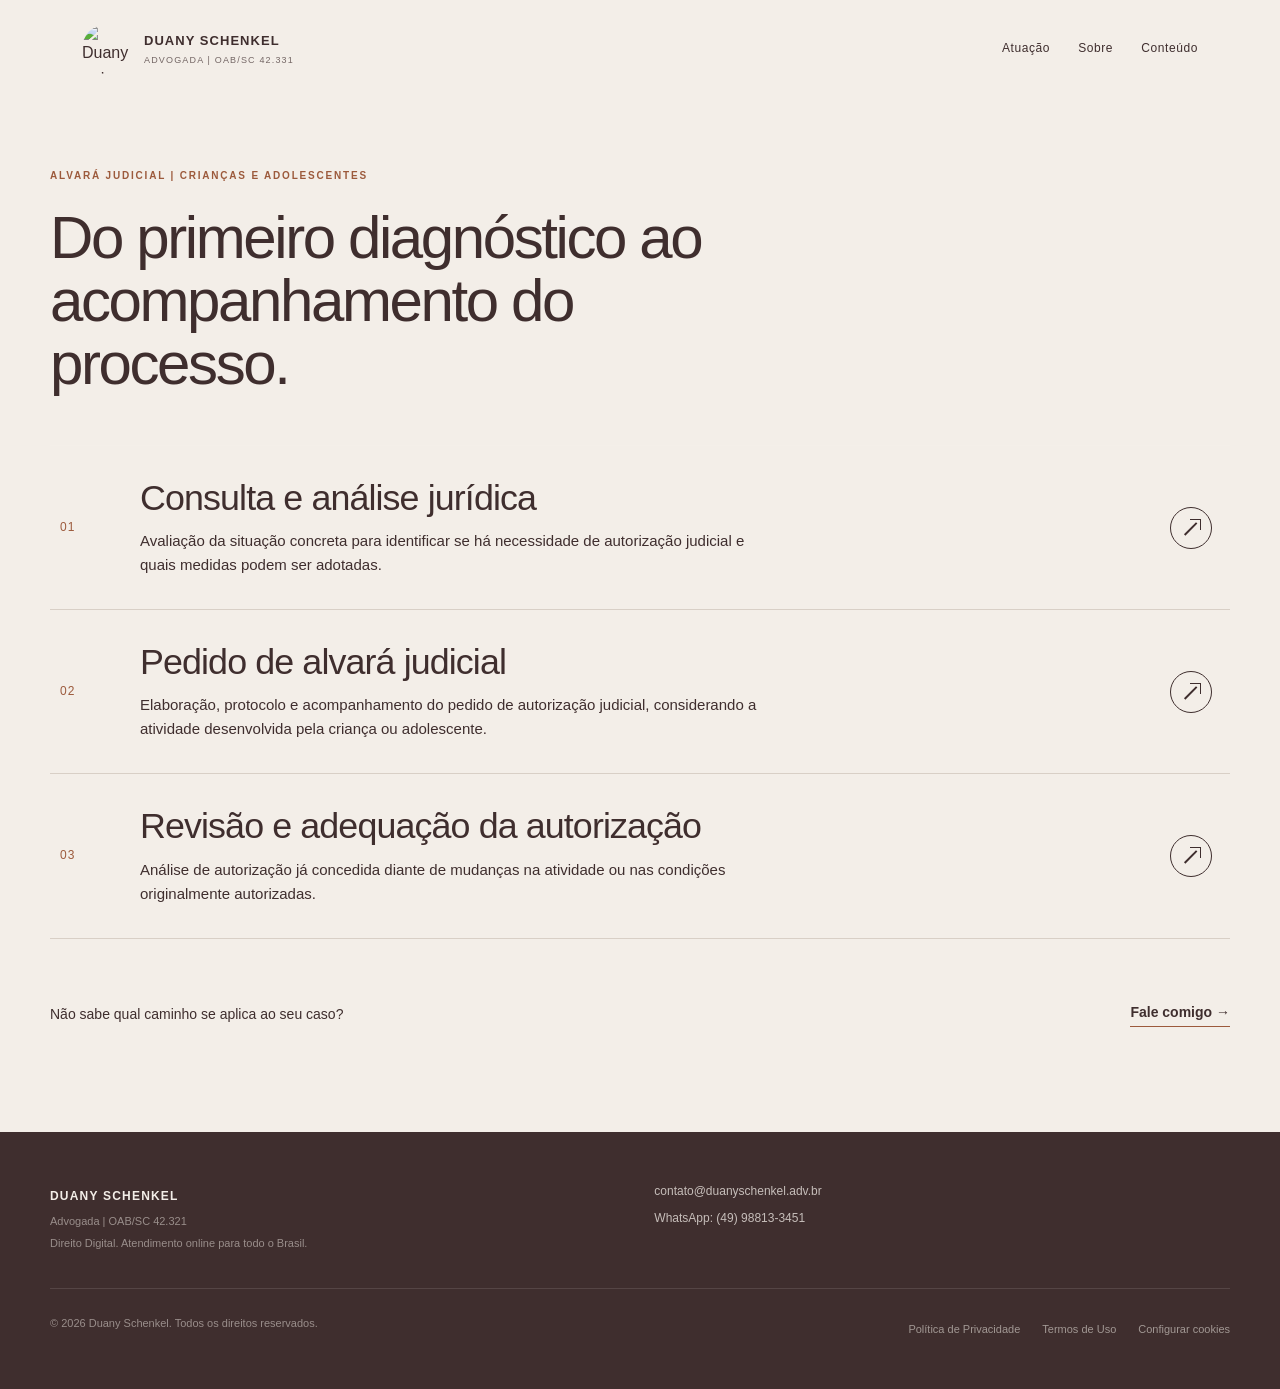
==== commit 991d6bef: "Update alvara.html" ====
--- a/alvara.html
+++ b/alvara.html
@@ -338,11 +338,11 @@
         </strong>
 
         <p>
-            Advogada | Direito Digital
+            Advogada | OAB/SC 42.321
         </p>
 
         <p>
-            Atendimento online para todo o Brasil.
+            Direito Digital. Atendimento online para todo o Brasil.
         </p>
 
     </div>
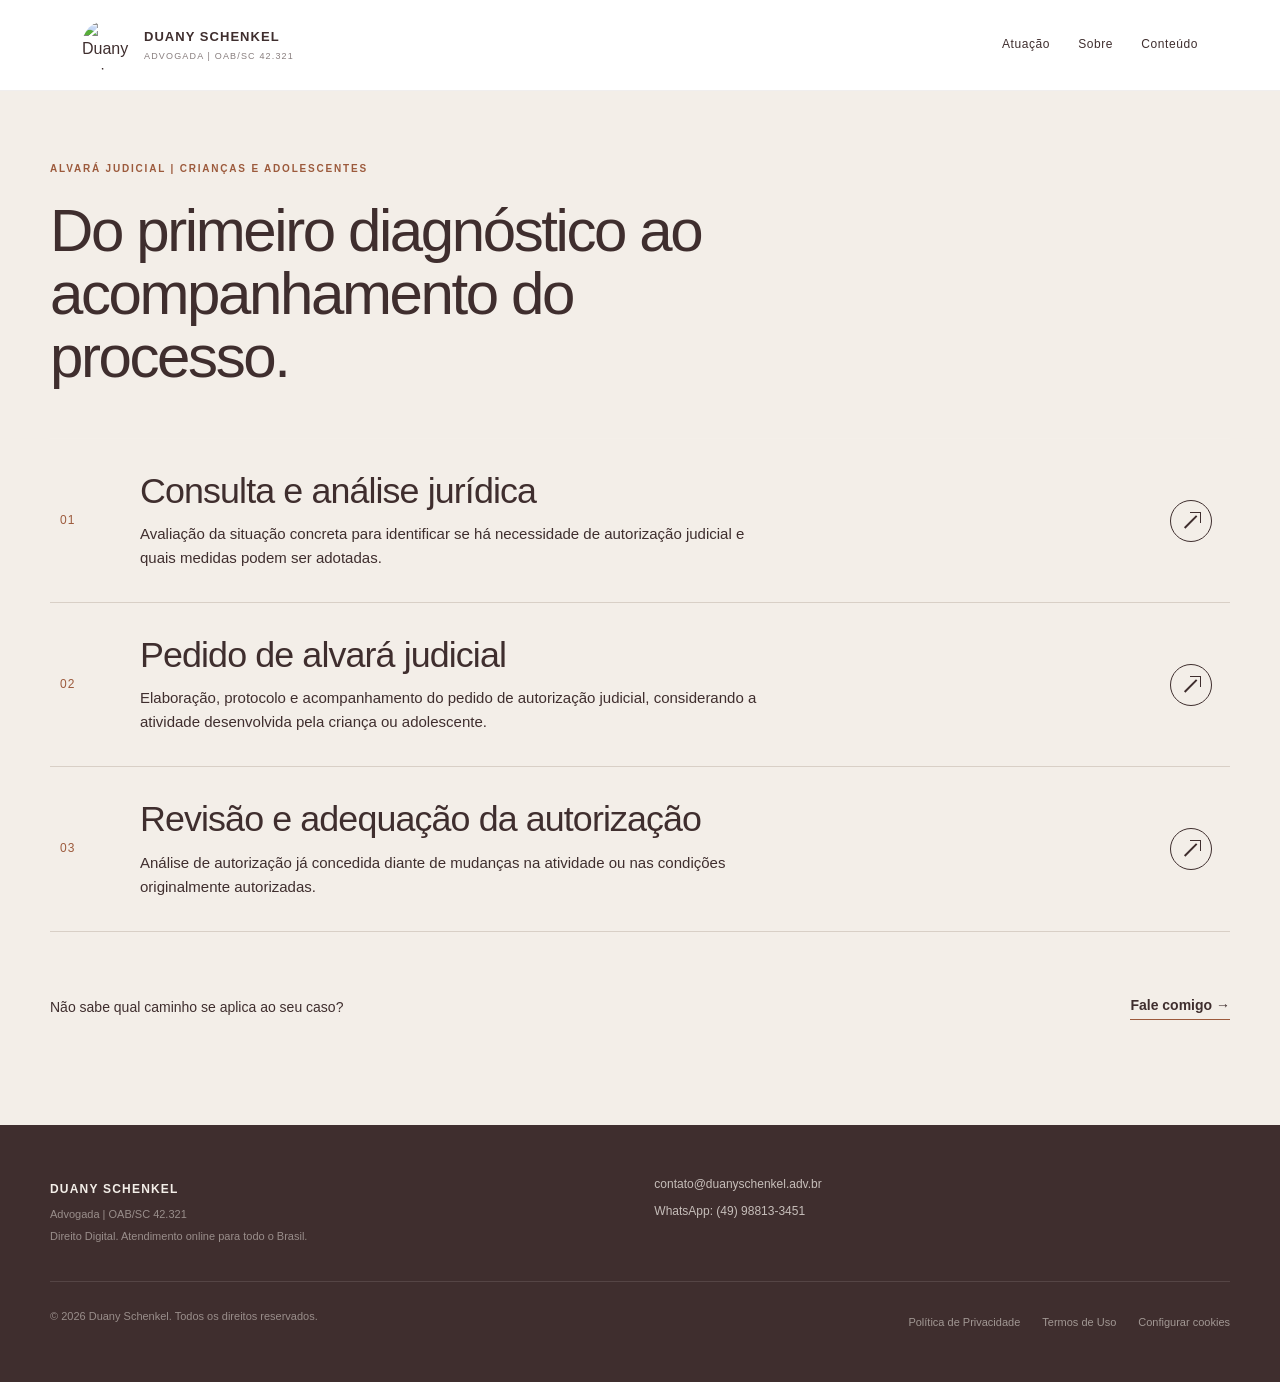
==== commit cf6988d3: "Update alvara.html" ====
--- a/alvara.html
+++ b/alvara.html
@@ -122,7 +122,7 @@
             </strong>
 
             <span>
-                ADVOGADA | OAB/SC 42.331
+                ADVOGADA | OAB/SC 42.321
             </span>
 
         </div>
@@ -454,12 +454,12 @@
         Termos de Uso
     </a>
 
-    <a
-        href="#"
-        onclick="duanyOpenCookieSettings(); return false;"
-    >
-        Configurar cookies
-    </a>
+<a
+    href="#"
+    onclick="duanyOpenCookieSettings(event)"
+>
+    Configurar cookies
+</a>
 
 </div>
 
--- a/style.css
+++ b/style.css
@@ -1,4 +1,3 @@
-
 /* =========================================================
    DUANY SCHENKEL | DIREITO DIGITAL
    ========================================================= */
@@ -53,10 +52,13 @@
 
 .header {
     width: 100%;
-    max-width: var(--max-width);
-    margin: 0 auto;
-
-    padding: 24px 32px;
+
+    background: var(--white);
+    color: var(--deep);
+
+    border-bottom: 1px solid rgba(63, 46, 46, 0.08);
+
+    padding: 20px max(32px, calc((100% - var(--max-width)) / 2 + 32px));
 
     display: flex;
     align-items: center;
@@ -105,7 +107,8 @@
 .brand-text span {
     font-size: 9px;
     letter-spacing: 0.13em;
-    opacity: 0.7;
+
+    color: rgba(63, 46, 46, 0.62);
 }
 
 .nav {
@@ -117,11 +120,17 @@
 .nav a {
     font-size: 12px;
     letter-spacing: 0.05em;
-    transition: opacity 0.2s ease;
+
+    color: var(--deep);
+
+    transition:
+        color 0.2s ease,
+        opacity 0.2s ease;
 }
 
 .nav a:hover {
-    opacity: 0.55;
+    color: var(--terracotta);
+    opacity: 1;
 }
 
 
@@ -950,6 +959,11 @@
 
 @media (max-width: 1244px) and (min-width: 801px) {
 
+    .header {
+        padding-left: 32px;
+        padding-right: 32px;
+    }
+
     .content-section {
         padding-left: 32px;
         padding-right: 32px;
@@ -968,7 +982,7 @@
        ===================================================== */
 
     .header {
-        padding: 20px;
+        padding: 18px 20px;
     }
 
     .nav {
@@ -1247,6 +1261,10 @@
        HEADER
        ===================================================== */
 
+    .header {
+        padding: 16px 20px;
+    }
+
     .brand-avatar {
         width: 46px;
         height: 46px;
@@ -2134,7 +2152,6 @@
 }
 
 
-
 /* =========================================================
    PÁGINA DE CONFIRMAÇÃO
    ========================================================= */
@@ -2297,5 +2314,3 @@
     }
 
 }
-
-
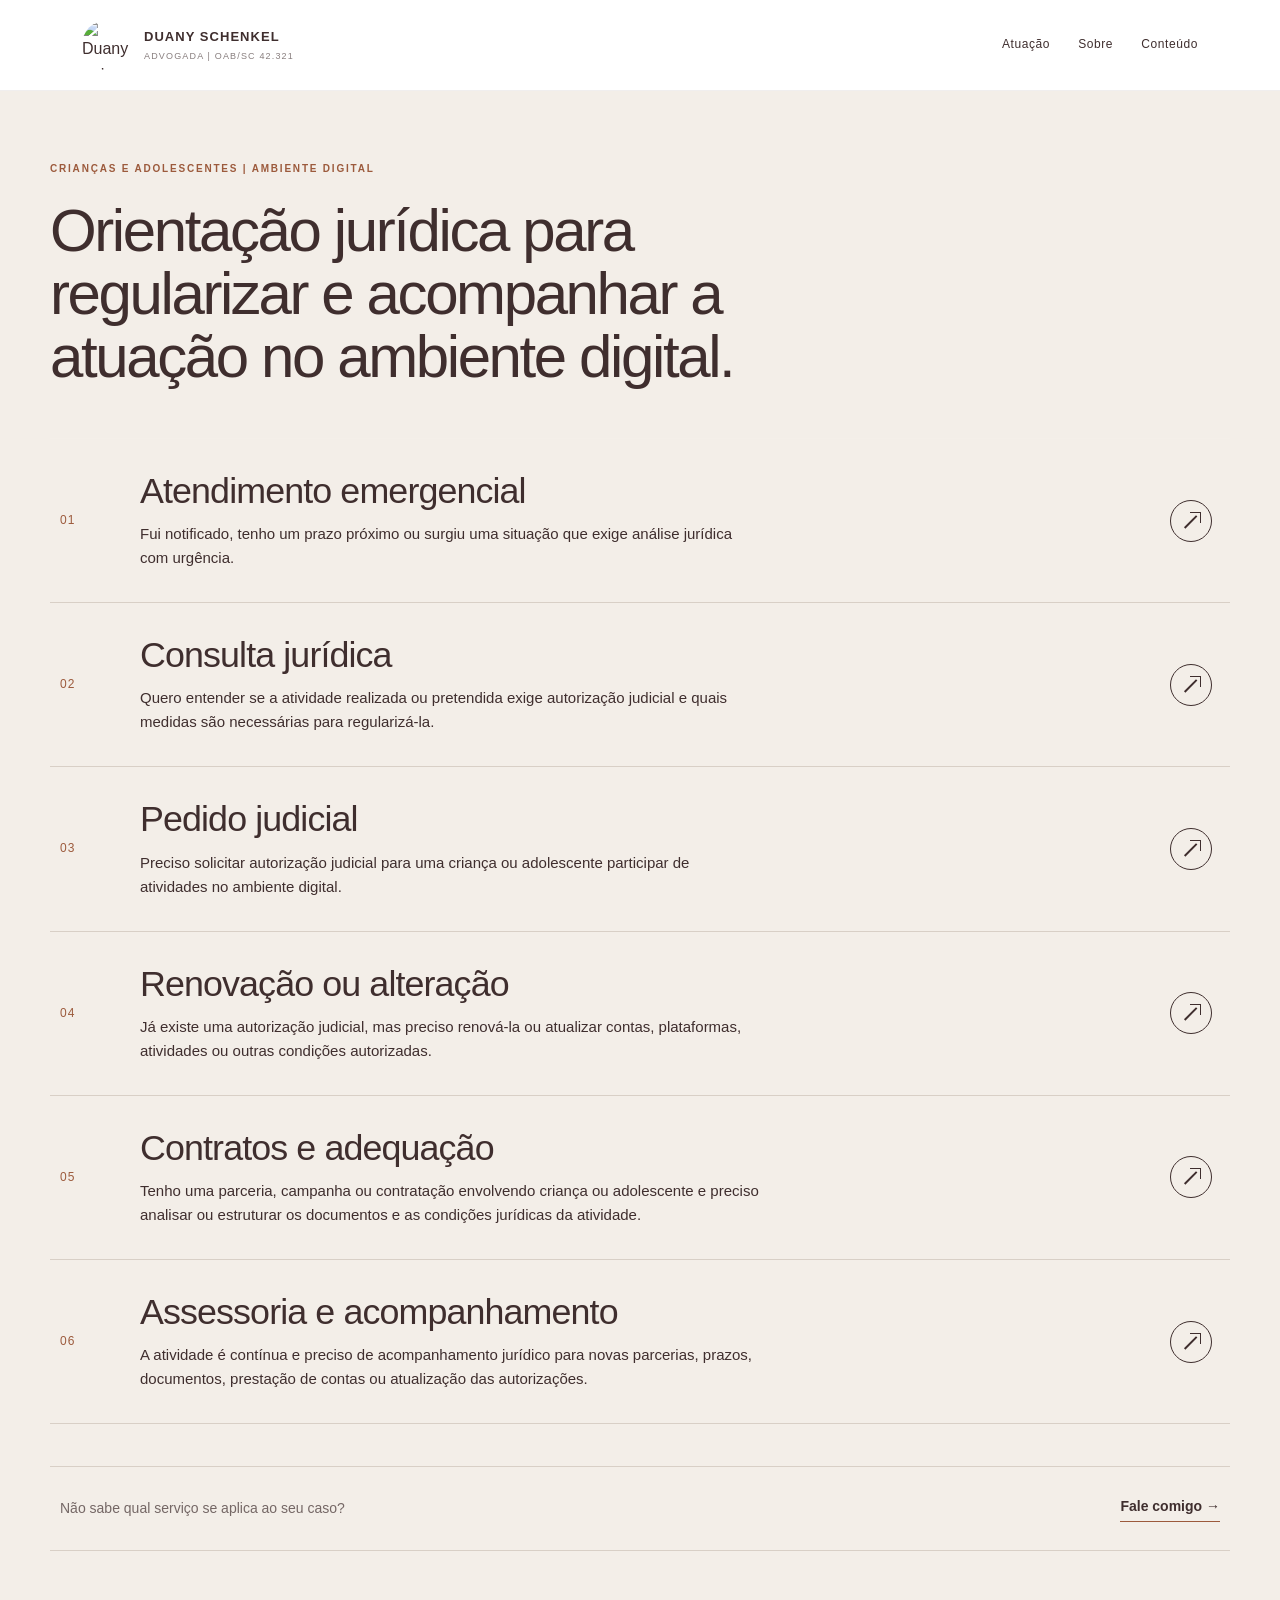
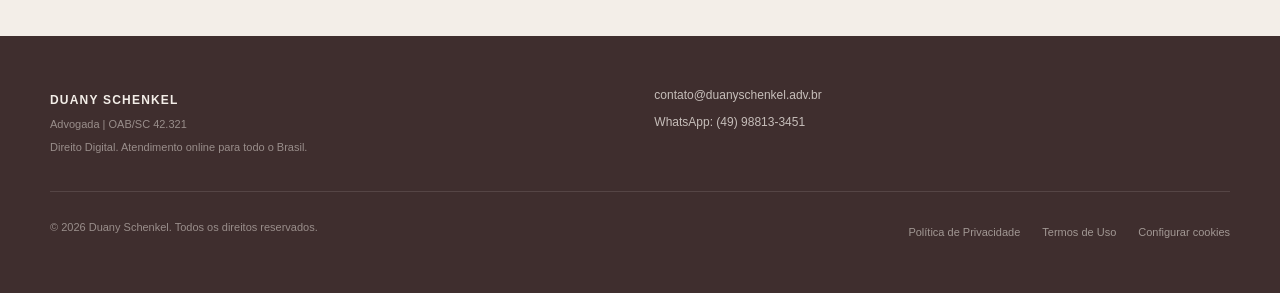
==== commit 316462ed: "alvara.html" ====
--- a/alvara.html
+++ b/alvara.html
@@ -61,7 +61,7 @@
 
     <meta
         name="description"
-        content="Alvará judicial para crianças e adolescentes – orientação e atuação jurídica no ambiente digital."
+        content="Orientação e atuação jurídica para regularização da participação de crianças e adolescentes no ambiente digital, incluindo alvarás judiciais, contratos e acompanhamento."
     >
 
     <title>
@@ -164,11 +164,11 @@
     <div class="section-intro">
 
         <p class="eyebrow">
-            ALVARÁ JUDICIAL | CRIANÇAS E ADOLESCENTES
+            CRIANÇAS E ADOLESCENTES | AMBIENTE DIGITAL
         </p>
 
         <h2>
-            Do primeiro diagnóstico ao acompanhamento do processo.
+            Orientação jurídica para regularizar e acompanhar a atuação no ambiente digital.
         </h2>
 
     </div>
@@ -178,11 +178,11 @@
 
 
         <!-- =================================================
-             01
+             01 – ATENDIMENTO EMERGENCIAL
         ================================================== -->
 
         <a
-            href="https://wa.me/5549988133451?text=Ol%C3%A1%2C%20Duany%21%20Encontrei%20seu%20site%20e%20gostaria%20de%20agendar%20uma%20consulta%20sobre%20uma%20situa%C3%A7%C3%A3o%20envolvendo%20crian%C3%A7a%20ou%20adolescente%20no%20ambiente%20digital%20e%20verificar%20se%20%C3%A9%20necess%C3%A1rio%20alvar%C3%A1%20judicial."
+            href="https://wa.me/5549988133451?text=Ol%C3%A1%2C%20Duany%21%20Encontrei%20seu%20site%20e%20tenho%20uma%20situa%C3%A7%C3%A3o%20urgente%20envolvendo%20crian%C3%A7a%20ou%20adolescente%20no%20ambiente%20digital%20e%20gostaria%20de%20verificar%20a%20possibilidade%20de%20atendimento%20priorit%C3%A1rio."
             class="service-card"
             target="_blank"
             rel="noopener noreferrer"
@@ -195,13 +195,12 @@
             <div class="service-content">
 
                 <h3>
-                    Consulta e análise jurídica
+                    Atendimento emergencial
                 </h3>
 
                 <p>
-                    Avaliação da situação concreta para identificar
-                    se há necessidade de autorização judicial e quais
-                    medidas podem ser adotadas.
+                    Fui notificado, tenho um prazo próximo ou surgiu
+                    uma situação que exige análise jurídica com urgência.
                 </p>
 
             </div>
@@ -217,11 +216,11 @@
 
 
         <!-- =================================================
-             02
+             02 – CONSULTA JURÍDICA
         ================================================== -->
 
         <a
-            href="https://wa.me/5549988133451?text=Ol%C3%A1%2C%20Duany%21%20Encontrei%20seu%20site%20e%20gostaria%20de%20solicitar%20um%20alvar%C3%A1%20judicial%20para%20uma%20crian%C3%A7a%20ou%20adolescente%20participar%20de%20uma%20atividade%20no%20ambiente%20digital."
+            href="https://wa.me/5549988133451?text=Ol%C3%A1%2C%20Duany%21%20Encontrei%20seu%20site%20e%20gostaria%20de%20agendar%20uma%20consulta%20jur%C3%ADdica%20sobre%20uma%20situa%C3%A7%C3%A3o%20envolvendo%20crian%C3%A7a%20ou%20adolescente%20no%20ambiente%20digital."
             class="service-card"
             target="_blank"
             rel="noopener noreferrer"
@@ -234,13 +233,13 @@
             <div class="service-content">
 
                 <h3>
-                    Pedido de alvará judicial
+                    Consulta jurídica
                 </h3>
 
                 <p>
-                    Elaboração, protocolo e acompanhamento do pedido
-                    de autorização judicial, considerando a atividade
-                    desenvolvida pela criança ou adolescente.
+                    Quero entender se a atividade realizada ou pretendida
+                    exige autorização judicial e quais medidas são
+                    necessárias para regularizá-la.
                 </p>
 
             </div>
@@ -256,11 +255,11 @@
 
 
         <!-- =================================================
-             03
+             03 – PEDIDO JUDICIAL
         ================================================== -->
 
         <a
-            href="https://wa.me/5549988133451?text=Ol%C3%A1%2C%20Duany%21%20Encontrei%20seu%20site.%20J%C3%A1%20tenho%20uma%20autoriza%C3%A7%C3%A3o%20judicial%20para%20uma%20crian%C3%A7a%20ou%20adolescente%20e%20gostaria%20de%20saber%20se%20%C3%A9%20necess%C3%A1rio%20renov%C3%A1-la%20ou%20adequ%C3%A1-la%20%C3%A0%20atividade%20atual."
+            href="https://wa.me/5549988133451?text=Ol%C3%A1%2C%20Duany%21%20Encontrei%20seu%20site%20e%20gostaria%20de%20solicitar%20a%20an%C3%A1lise%20e%20o%20acompanhamento%20de%20um%20pedido%20judicial%20de%20alvar%C3%A1%20para%20crian%C3%A7a%20ou%20adolescente."
             class="service-card"
             target="_blank"
             rel="noopener noreferrer"
@@ -273,13 +272,13 @@
             <div class="service-content">
 
                 <h3>
-                    Revisão e adequação da autorização
+                    Pedido judicial
                 </h3>
 
                 <p>
-                    Análise de autorização já concedida diante de
-                    mudanças na atividade ou nas condições
-                    originalmente autorizadas.
+                    Preciso solicitar autorização judicial para uma
+                    criança ou adolescente participar de atividades
+                    no ambiente digital.
                 </p>
 
             </div>
@@ -294,6 +293,123 @@
         </a>
 
 
+        <!-- =================================================
+             04 – RENOVAÇÃO OU ALTERAÇÃO
+        ================================================== -->
+
+        <a
+            href="https://wa.me/5549988133451?text=Ol%C3%A1%2C%20Duany%21%20J%C3%A1%20tenho%20um%20alvar%C3%A1%20judicial%20e%20gostaria%20de%20verificar%20a%20necessidade%20de%20renova%C3%A7%C3%A3o%20ou%20altera%C3%A7%C3%A3o."
+            class="service-card"
+            target="_blank"
+            rel="noopener noreferrer"
+        >
+
+            <div class="service-number">
+                04
+            </div>
+
+            <div class="service-content">
+
+                <h3>
+                    Renovação ou alteração
+                </h3>
+
+                <p>
+                    Já existe uma autorização judicial, mas preciso
+                    renová-la ou atualizar contas, plataformas, atividades
+                    ou outras condições autorizadas.
+                </p>
+
+            </div>
+
+            <span
+                class="arrow"
+                aria-hidden="true"
+            >
+                ↗
+            </span>
+
+        </a>
+
+
+        <!-- =================================================
+             05 – CONTRATOS E ADEQUAÇÃO
+        ================================================== -->
+
+        <a
+            href="https://wa.me/5549988133451?text=Ol%C3%A1%2C%20Duany%21%20Encontrei%20seu%20site%20e%20gostaria%20de%20saber%20sobre%20contratos%20ou%20adequa%C3%A7%C3%A3o%20jur%C3%ADdica%20envolvendo%20a%20participa%C3%A7%C3%A3o%20de%20crian%C3%A7a%20ou%20adolescente%20em%20campanhas%20ou%20atividades%20no%20ambiente%20digital."
+            class="service-card"
+            target="_blank"
+            rel="noopener noreferrer"
+        >
+
+            <div class="service-number">
+                05
+            </div>
+
+            <div class="service-content">
+
+                <h3>
+                    Contratos e adequação
+                </h3>
+
+                <p>
+                    Tenho uma parceria, campanha ou contratação envolvendo
+                    criança ou adolescente e preciso analisar ou estruturar
+                    os documentos e as condições jurídicas da atividade.
+                </p>
+
+            </div>
+
+            <span
+                class="arrow"
+                aria-hidden="true"
+            >
+                ↗
+            </span>
+
+        </a>
+
+
+        <!-- =================================================
+             06 – ASSESSORIA E ACOMPANHAMENTO
+        ================================================== -->
+
+        <a
+            href="https://wa.me/5549988133451?text=Ol%C3%A1%2C%20Duany%21%20Encontrei%20seu%20site%20e%20gostaria%20de%20saber%20sobre%20assessoria%20e%20acompanhamento%20jur%C3%ADdico%20para%20uma%20atividade%20cont%C3%ADnua%20envolvendo%20crian%C3%A7a%20ou%20adolescente%20no%20ambiente%20digital."
+            class="service-card"
+            target="_blank"
+            rel="noopener noreferrer"
+        >
+
+            <div class="service-number">
+                06
+            </div>
+
+            <div class="service-content">
+
+                <h3>
+                    Assessoria e acompanhamento
+                </h3>
+
+                <p>
+                    A atividade é contínua e preciso de acompanhamento
+                    jurídico para novas parcerias, prazos, documentos,
+                    prestação de contas ou atualização das autorizações.
+                </p>
+
+            </div>
+
+            <span
+                class="arrow"
+                aria-hidden="true"
+            >
+                ↗
+            </span>
+
+        </a>
+
+
     </div>
 
 
@@ -304,11 +420,11 @@
     <div class="unsure">
 
         <p>
-            Não sabe qual caminho se aplica ao seu caso?
+            Não sabe qual serviço se aplica ao seu caso?
         </p>
 
         <a
-            href="https://wa.me/5549988133451?text=Ol%C3%A1%2C%20Duany%21%20Encontrei%20seu%20site%20e%20gostaria%20de%20explicar%20uma%20situa%C3%A7%C3%A3o%20envolvendo%20crian%C3%A7a%20ou%20adolescente%20no%20ambiente%20digital%20para%20entender%20qual%20medida%20jur%C3%ADdica%20%C3%A9%20necess%C3%A1ria."
+            href="https://wa.me/5549988133451?text=Ol%C3%A1%2C%20Duany%21%20Encontrei%20seu%20site%20e%20gostaria%20de%20explicar%20uma%20situa%C3%A7%C3%A3o%20envolvendo%20crian%C3%A7a%20ou%20adolescente%20no%20ambiente%20digital%20para%20entender%20qual%20servi%C3%A7o%20%C3%A9%20mais%20adequado."
             class="text-link"
             target="_blank"
             rel="noopener noreferrer"
@@ -444,24 +560,24 @@
             © 2026 Duany Schenkel. Todos os direitos reservados.
         </p>
 
-      <div class="footer-legal">
-
-    <a href="politica-de-privacidade.html">
-        Política de Privacidade
-    </a>
-
-    <a href="termos-de-uso.html">
-        Termos de Uso
-    </a>
-
-<a
-    href="#"
-    onclick="duanyOpenCookieSettings(event)"
->
-    Configurar cookies
-</a>
-
-</div>
+        <div class="footer-legal">
+
+            <a href="politica-de-privacidade.html">
+                Política de Privacidade
+            </a>
+
+            <a href="termos-de-uso.html">
+                Termos de Uso
+            </a>
+
+            <a
+                href="#"
+                onclick="duanyOpenCookieSettings(event)"
+            >
+                Configurar cookies
+            </a>
+
+        </div>
 
     </div>
 
--- a/style.css
+++ b/style.css
@@ -26,13 +26,22 @@
 
 html {
     scroll-behavior: smooth;
+    width: 100%;
+    max-width: 100%;
+    overflow-x: hidden;
 }
 
 body {
+    width: 100%;
+    max-width: 100%;
+
     background: var(--cream);
     color: var(--deep);
+
     font-family: Arial, Helvetica, sans-serif;
     line-height: 1.6;
+
+    overflow-x: hidden;
 }
 
 a {
@@ -42,7 +51,22 @@
 
 img {
     max-width: 100%;
+    height: auto;
     display: block;
+}
+
+button,
+input,
+textarea,
+select {
+    font: inherit;
+}
+
+p,
+h1,
+h2,
+h3 {
+    overflow-wrap: break-word;
 }
 
 
@@ -69,8 +93,11 @@
 }
 
 .brand {
+    min-width: 0;
+
     display: flex;
     align-items: center;
+
     gap: 12px;
 }
 
@@ -93,6 +120,8 @@
 }
 
 .brand-text {
+    min-width: 0;
+
     display: flex;
     flex-direction: column;
     gap: 1px;
@@ -139,9 +168,11 @@
    ========================================================= */
 
 .hero {
+    width: 100%;
+    max-width: var(--max-width);
+
     min-height: 72vh;
 
-    max-width: var(--max-width);
     margin: 0 auto;
 
     padding: 100px 32px 105px;
@@ -151,6 +182,7 @@
 }
 
 .hero-content {
+    width: 100%;
     max-width: 760px;
 }
 
@@ -182,6 +214,7 @@
 }
 
 .hero-text {
+    width: 100%;
     max-width: 550px;
 
     font-size: 18px;
@@ -196,6 +229,8 @@
    ========================================================= */
 
 .services {
+    width: 100%;
+
     background: var(--deep);
     color: var(--cream);
 
@@ -203,7 +238,9 @@
 }
 
 .section-intro {
+    width: 100%;
     max-width: var(--max-width);
+
     margin: 0 auto 50px;
 }
 
@@ -212,6 +249,7 @@
 }
 
 .section-intro h2 {
+    width: 100%;
     max-width: 700px;
 
     font-size: clamp(36px, 4.7vw, 60px);
@@ -228,13 +266,18 @@
    ========================================================= */
 
 .service-list {
+    width: 100%;
     max-width: var(--max-width);
+
     margin: 0 auto;
 
     border-top: 1px solid rgba(243, 238, 232, 0.2);
 }
 
 .service-card {
+    width: 100%;
+    min-width: 0;
+
     display: grid;
 
     grid-template-columns: 55px minmax(0, 1fr) 50px;
@@ -257,6 +300,8 @@
 }
 
 .service-number {
+    min-width: 0;
+
     font-size: 12px;
 
     color: var(--soft-terracotta);
@@ -264,7 +309,12 @@
     letter-spacing: 0.08em;
 }
 
+.service-content {
+    min-width: 0;
+}
+
 .service-content h3 {
+    width: 100%;
     max-width: 650px;
 
     font-size: clamp(23px, 2.8vw, 36px);
@@ -278,6 +328,7 @@
 }
 
 .service-content p {
+    width: 100%;
     max-width: 620px;
 
     color: rgba(243, 238, 232, 0.65);
@@ -293,6 +344,8 @@
 .arrow {
     width: 42px;
     height: 42px;
+
+    flex-shrink: 0;
 
     border: 1px solid rgba(243, 238, 232, 0.3);
     border-radius: 50%;
@@ -360,8 +413,12 @@
    ========================================================= */
 
 .unsure {
+    width: 100%;
     max-width: var(--max-width);
+
     margin: 42px auto 0;
+
+    padding: 28px 10px;
 
     display: flex;
     align-items: center;
@@ -369,15 +426,27 @@
 
     gap: 30px;
 
-    padding: 20px 0;
+    background: var(--deep);
+    color: var(--cream);
+
+    border-top: 1px solid rgba(243, 238, 232, 0.2);
+    border-bottom: 1px solid rgba(243, 238, 232, 0.2);
 }
 
 .unsure p {
-    color: rgba(243, 238, 232, 0.6);
+    min-width: 0;
+
+    margin: 0;
+
+    color: rgba(243, 238, 232, 0.7);
+
     font-size: 14px;
+    line-height: 1.6;
 }
 
 .text-link {
+    flex-shrink: 0;
+
     color: var(--cream);
 
     font-size: 14px;
@@ -387,37 +456,63 @@
 
     padding-bottom: 3px;
 
-    transition: color 0.2s ease;
+    transition:
+        color 0.2s ease,
+        border-color 0.2s ease;
 }
 
 .text-link:hover {
     color: var(--soft-terracotta);
-}
-
-
-/* =========================================================
-   SOBRE
+    border-bottom-color: var(--soft-terracotta);
+}
+
+
+/* =========================================================
+   SOBRE A ADVOGADA
    ========================================================= */
 
 .about {
-    max-width: var(--max-width);
-    margin: 0 auto;
-
-    padding: 110px 32px;
+    width: 100%;
+    max-width: none;
+
+    margin: 0;
+
+    padding-top: 110px;
+    padding-bottom: 110px;
+
+    padding-left: max(
+        32px,
+        calc((100% - var(--max-width)) / 2 + 32px)
+    );
+
+    padding-right: max(
+        32px,
+        calc((100% - var(--max-width)) / 2 + 32px)
+    );
 
     display: grid;
 
-    grid-template-columns: 0.35fr 1fr;
+    grid-template-columns: 0.35fr minmax(0, 1fr);
 
     gap: 80px;
+
+    background: var(--cream);
+    color: var(--deep);
 }
 
 .about-label {
     padding-top: 5px;
+
+    color: var(--deep);
 }
 
 .about-content {
+    width: 100%;
     max-width: 760px;
+
+    min-width: 0;
+
+    color: var(--deep);
 }
 
 .about-photo {
@@ -440,10 +535,14 @@
 }
 
 .about-text {
+    width: 100%;
     max-width: 680px;
+
+    color: var(--deep);
 }
 
 .about-content h2 {
+    width: 100%;
     max-width: 760px;
 
     font-size: clamp(38px, 5vw, 62px);
@@ -454,9 +553,12 @@
     font-weight: 500;
 
     margin-bottom: 38px;
+
+    color: var(--deep);
 }
 
 .about-text p {
+    width: 100%;
     max-width: 680px;
 
     margin-bottom: 22px;
@@ -473,8 +575,6 @@
     margin-top: 10px;
 
     color: var(--terracotta);
-
-    border-bottom-color: var(--terracotta);
 }
 
 .about-link:hover {
@@ -487,29 +587,31 @@
    ========================================================= */
 
 .content-section {
+    width: 100%;
+
     background: var(--neutral);
     color: var(--deep);
-
-    width: 100%;
 
     padding-top: 110px;
     padding-bottom: 110px;
 
-    padding-left: max(32px, calc((100% - var(--max-width)) / 2 + 32px));
-    padding-right: max(32px, calc((100% - var(--max-width)) / 2 + 32px));
+    padding-left: max(
+        32px,
+        calc((100% - var(--max-width)) / 2 + 32px)
+    );
+
+    padding-right: max(
+        32px,
+        calc((100% - var(--max-width)) / 2 + 32px)
+    );
 
     display: grid;
 
-    grid-template-columns: 0.35fr 1fr;
+    grid-template-columns: 0.35fr minmax(0, 1fr);
 
     column-gap: 80px;
     row-gap: 0;
 }
-
-
-/* =========================================================
-   CONTEÚDO | LABEL
-   ========================================================= */
 
 .content-section > .eyebrow {
     grid-column: 1;
@@ -519,11 +621,6 @@
 
     align-self: start;
 }
-
-
-/* =========================================================
-   CONTEÚDO | ELEMENTOS PRINCIPAIS
-   ========================================================= */
 
 .content-section > h2,
 .content-section > p:not(.eyebrow),
@@ -537,11 +634,6 @@
     margin-right: 0;
 }
 
-
-/* =========================================================
-   CONTEÚDO | TÍTULO
-   ========================================================= */
-
 .content-section > h2 {
     grid-row: 1;
 
@@ -555,11 +647,6 @@
     font-weight: 500;
 }
 
-
-/* =========================================================
-   CONTEÚDO | TEXTO
-   ========================================================= */
-
 .content-section > p:not(.eyebrow) {
     margin: 0 0 22px;
 
@@ -571,11 +658,6 @@
     color: rgba(63, 46, 46, 0.75);
 }
 
-
-/* =========================================================
-   CONTEÚDO | REDES
-   ========================================================= */
-
 .content-section > .social-links {
     margin-top: 13px;
 }
@@ -586,6 +668,8 @@
    ========================================================= */
 
 .social-links {
+    width: 100%;
+
     display: flex;
 
     justify-content: center;
@@ -594,8 +678,6 @@
     flex-wrap: wrap;
 
     gap: 12px;
-
-    width: 100%;
 }
 
 .social-link {
@@ -724,6 +806,8 @@
    ========================================================= */
 
 .contact {
+    width: 100%;
+
     background: var(--terracotta);
     color: var(--cream);
 
@@ -738,6 +822,7 @@
 }
 
 .contact h2 {
+    width: 100%;
     max-width: 750px;
 
     margin: 0 auto 25px;
@@ -751,6 +836,7 @@
 }
 
 .contact p:not(.eyebrow) {
+    width: 100%;
     max-width: 580px;
 
     margin: 0 auto 40px;
@@ -762,14 +848,191 @@
 
 
 /* =========================================================
-   FOOTER
-   ========================================================= */
-
-.footer {
+   ATENDIMENTO PRIORITÁRIO
+   ========================================================= */
+
+.priority-section {
+    width: 100%;
+
+    background: var(--terracotta);
+    color: var(--cream);
+
+    padding: 70px 32px;
+}
+
+.priority-content {
+    width: 100%;
+    max-width: var(--max-width);
+
+    margin: 0 auto;
+
+    display: flex;
+
+    align-items: center;
+    justify-content: space-between;
+
+    gap: 50px;
+}
+
+.priority-text {
+    width: 100%;
+    max-width: 680px;
+
+    min-width: 0;
+}
+
+.priority-section .eyebrow {
+    color: var(--cream);
+
+    margin-bottom: 18px;
+}
+
+.priority-section h2 {
+    color: var(--cream);
+
+    margin: 0 0 18px;
+
+    font-size: clamp(36px, 4.7vw, 60px);
+
+    line-height: 1.05;
+    letter-spacing: -0.04em;
+
+    font-weight: 500;
+}
+
+.priority-section p:not(.eyebrow) {
+    color: var(--cream);
+
+    width: 100%;
+    max-width: 650px;
+
+    margin: 0;
+
+    line-height: 1.7;
+}
+
+
+/* =========================================================
+   BOTÃO PRIORITÁRIO
+   ========================================================= */
+
+.priority-button {
+    display: inline-flex;
+
+    align-items: center;
+    justify-content: center;
+
+    flex-shrink: 0;
+
+    min-height: 52px;
+
+    padding: 0 22px;
+
+    border: 1px solid var(--cream);
+
+    color: var(--cream);
+
+    text-decoration: none;
+
+    font-size: 14px;
+
+    transition:
+        background 0.2s ease,
+        color 0.2s ease;
+}
+
+.priority-button:hover {
+    background: var(--cream);
+    color: var(--terracotta);
+}
+
+
+/* =========================================================
+   OUTRAS SITUAÇÕES
+   ========================================================= */
+
+.other-case {
+    width: 100%;
+    max-width: var(--max-width);
+
+    margin: 42px auto 0;
+
+    padding: 28px 10px;
+
+    display: flex;
+
+    align-items: center;
+    justify-content: space-between;
+
+    gap: 30px;
+
     background: var(--deep);
     color: var(--cream);
 
-    width: 100%;
+    border-top: 1px solid rgba(243, 238, 232, 0.2);
+    border-bottom: 1px solid rgba(243, 238, 232, 0.2);
+}
+
+.other-case p {
+    min-width: 0;
+
+    margin: 0;
+
+    color: rgba(243, 238, 232, 0.7);
+
+    font-size: 14px;
+    line-height: 1.6;
+}
+
+.other-case-link {
+    display: inline-flex;
+
+    align-items: center;
+
+    gap: 8px;
+
+    flex-shrink: 0;
+
+    color: var(--cream);
+
+    font-size: 14px;
+    font-weight: 600;
+
+    border-bottom: 1px solid var(--soft-terracotta);
+
+    padding-bottom: 3px;
+
+    transition:
+        color 0.2s ease,
+        border-color 0.2s ease;
+}
+
+.other-case-link span {
+    display: inline-block;
+
+    transition: transform 0.2s ease;
+}
+
+.other-case-link:hover {
+    color: var(--soft-terracotta);
+
+    border-bottom-color: var(--soft-terracotta);
+}
+
+.other-case-link:hover span {
+    transform: translateX(4px);
+}
+
+
+/* =========================================================
+   FOOTER
+   ========================================================= */
+
+.footer {
+    width: 100%;
+
+    background: var(--deep);
+    color: var(--cream);
 
     padding: 50px max(32px, calc((100% - var(--max-width)) / 2));
 
@@ -954,6 +1217,647 @@
 
 
 /* =========================================================
+   TRAJETÓRIA
+   ========================================================= */
+
+.trajectory-section {
+    width: 100%;
+
+    background: var(--neutral);
+    color: var(--deep);
+
+    padding-top: 110px;
+    padding-bottom: 110px;
+
+    padding-left: max(
+        32px,
+        calc((100% - var(--max-width)) / 2 + 32px)
+    );
+
+    padding-right: max(
+        32px,
+        calc((100% - var(--max-width)) / 2 + 32px)
+    );
+
+    display: grid;
+
+    grid-template-columns: 0.35fr minmax(0, 1fr);
+
+    column-gap: 80px;
+    row-gap: 0;
+}
+
+.trajectory-section > .eyebrow {
+    grid-column: 1;
+    grid-row: 1;
+
+    margin: 5px 0 0;
+
+    align-self: start;
+}
+
+.trajectory-section > h2,
+.trajectory-section > p:not(.eyebrow) {
+    grid-column: 2;
+
+    width: 100%;
+    max-width: 680px;
+}
+
+.trajectory-section > h2 {
+    grid-row: 1;
+
+    margin: 0 0 38px;
+
+    font-size: clamp(38px, 5vw, 62px);
+
+    line-height: 1.05;
+    letter-spacing: -0.045em;
+
+    font-weight: 500;
+}
+
+.trajectory-section > p:not(.eyebrow) {
+    margin: 0 0 22px;
+
+    font-size: 17px;
+    line-height: 1.8;
+
+    color: rgba(63, 46, 46, 0.75);
+}
+
+.trajectory-section .button {
+    grid-column: 2;
+
+    justify-self: center;
+
+    margin-top: 18px;
+}
+
+
+/* =========================================================
+   PÁGINAS JURÍDICAS
+   ========================================================= */
+
+.legal-page {
+    width: 100%;
+
+    background: var(--cream);
+    color: var(--deep);
+}
+
+.legal-hero {
+    width: 100%;
+    max-width: var(--max-width);
+
+    margin: 0 auto;
+
+    padding: 95px 32px 75px;
+}
+
+.legal-hero .eyebrow {
+    margin-bottom: 22px;
+}
+
+.legal-hero h1 {
+    width: 100%;
+    max-width: 850px;
+
+    margin-bottom: 28px;
+
+    font-size: clamp(48px, 6vw, 78px);
+
+    line-height: 1;
+    letter-spacing: -0.05em;
+
+    font-weight: 500;
+}
+
+.legal-intro {
+    width: 100%;
+    max-width: 650px;
+
+    font-size: 18px;
+    line-height: 1.7;
+
+    color: rgba(63, 46, 46, 0.7);
+}
+
+.legal-content {
+    width: 100%;
+    max-width: var(--max-width);
+
+    margin: 0 auto;
+
+    padding: 0 32px 110px;
+}
+
+.legal-block {
+    width: 100%;
+    max-width: 760px;
+
+    padding: 42px 0;
+
+    border-top: 1px solid var(--neutral);
+}
+
+.legal-block h2 {
+    margin-bottom: 20px;
+
+    font-size: 24px;
+
+    line-height: 1.2;
+    letter-spacing: -0.02em;
+
+    font-weight: 600;
+}
+
+.legal-block p {
+    width: 100%;
+    max-width: 700px;
+
+    margin-bottom: 18px;
+
+    font-size: 16px;
+    line-height: 1.8;
+
+    color: rgba(63, 46, 46, 0.75);
+}
+
+.legal-block p:last-child {
+    margin-bottom: 0;
+}
+
+.legal-date {
+    width: 100%;
+    max-width: 760px;
+
+    padding-top: 28px;
+
+    border-top: 1px solid var(--neutral);
+}
+
+.legal-date p {
+    margin: 0;
+
+    font-size: 12px;
+
+    letter-spacing: 0.04em;
+
+    color: rgba(63, 46, 46, 0.5);
+}
+
+.legal-content a {
+    color: var(--terracotta);
+
+    border-bottom: 1px solid var(--terracotta);
+}
+
+
+/* =========================================================
+   NEWSLETTER
+   ========================================================= */
+
+.newsletter-section {
+    width: 100%;
+
+    padding: 110px 8%;
+
+    background: var(--cream);
+}
+
+.newsletter-content {
+    width: 100%;
+    max-width: 1100px;
+
+    margin: 0 auto;
+
+    display: grid;
+
+    grid-template-columns: minmax(0, 1fr) minmax(0, 1fr);
+
+    gap: 80px;
+
+    align-items: start;
+}
+
+.newsletter-intro {
+    width: 100%;
+    max-width: 520px;
+}
+
+.newsletter-intro .eyebrow {
+    margin-bottom: 18px;
+}
+
+.newsletter-intro h2 {
+    margin: 0 0 24px;
+
+    color: var(--deep);
+
+    font-size: clamp(38px, 5vw, 62px);
+    line-height: 1.05;
+    letter-spacing: -0.045em;
+    font-weight: 500;
+}
+
+.newsletter-intro p:not(.eyebrow) {
+    margin: 0;
+
+    color: #5A4A4A;
+
+    line-height: 1.7;
+}
+
+.newsletter-form {
+    width: 100%;
+    max-width: 500px;
+
+    display: flex;
+    flex-direction: column;
+}
+
+.newsletter-field {
+    width: 100%;
+
+    margin-bottom: 22px;
+}
+
+.newsletter-field label {
+    display: block;
+
+    margin-bottom: 8px;
+
+    color: var(--deep);
+
+    font-size: 14px;
+    line-height: 1.5;
+
+    font-weight: 700;
+}
+
+.newsletter-field input[type="email"] {
+    display: block;
+
+    width: 100%;
+    height: 52px;
+
+    padding: 0 16px;
+
+    border: 1px solid var(--neutral);
+    border-radius: 2px;
+
+    background: var(--white);
+    color: var(--deep);
+
+    font-family: Arial, Helvetica, sans-serif;
+    font-size: 15px;
+
+    outline: none;
+
+    transition:
+        border-color 0.2s ease,
+        box-shadow 0.2s ease;
+}
+
+.newsletter-field input[type="email"]::placeholder {
+    color: #9A8D86;
+    opacity: 1;
+}
+
+.newsletter-field input[type="email"]:focus {
+    border-color: var(--terracotta);
+
+    box-shadow: 0 0 0 1px var(--terracotta);
+}
+
+.newsletter-consent {
+    width: 100%;
+
+    margin-bottom: 24px;
+}
+
+.consent-label {
+    display: flex;
+
+    align-items: flex-start;
+
+    gap: 10px;
+
+    cursor: pointer;
+
+    font-size: 14px;
+    line-height: 1.55;
+
+    color: #4F4141;
+}
+
+.consent-label input[type="checkbox"] {
+    flex: 0 0 auto;
+
+    width: 17px;
+    height: 17px;
+
+    margin: 2px 0 0;
+
+    accent-color: var(--terracotta);
+
+    cursor: pointer;
+}
+
+.consent-label span {
+    color: #4F4141;
+}
+
+.consent-note {
+    margin: 9px 0 0 27px;
+
+    color: #756762;
+
+    font-size: 12px;
+    line-height: 1.5;
+}
+
+.consent-note a {
+    color: var(--deep);
+
+    text-decoration: underline;
+}
+
+.newsletter-button {
+    display: inline-flex;
+
+    align-items: center;
+    justify-content: center;
+
+    width: auto;
+    min-width: 180px;
+    height: 50px;
+
+    margin: 0;
+    padding: 0 26px;
+
+    border: 0;
+    border-radius: 2px;
+
+    background: var(--deep);
+    color: var(--white);
+
+    font-family: Arial, Helvetica, sans-serif;
+    font-size: 13px;
+    font-weight: 700;
+
+    letter-spacing: 0.8px;
+
+    cursor: pointer;
+
+    transition: background-color 0.2s ease;
+}
+
+.newsletter-button:hover {
+    background: var(--terracotta);
+}
+
+.newsletter-form .input--hidden,
+.newsletter-form input[name="email_address_check"] {
+    position: absolute !important;
+
+    width: 0 !important;
+    height: 0 !important;
+
+    min-width: 0 !important;
+    min-height: 0 !important;
+
+    padding: 0 !important;
+    margin: 0 !important;
+
+    border: 0 !important;
+
+    opacity: 0 !important;
+    visibility: hidden !important;
+
+    pointer-events: none !important;
+
+    overflow: hidden !important;
+}
+
+
+/* =========================================================
+   CONFIRMAÇÃO
+   ========================================================= */
+
+.confirmation-page {
+    width: 100%;
+
+    min-height: 65vh;
+
+    background: var(--cream);
+    color: var(--deep);
+
+    display: flex;
+    align-items: center;
+}
+
+.confirmation-content {
+    width: 100%;
+    max-width: var(--max-width);
+
+    margin: 0 auto;
+
+    padding: 110px 32px 125px;
+}
+
+.confirmation-content .eyebrow {
+    margin-bottom: 24px;
+
+    color: var(--terracotta);
+}
+
+.confirmation-content h1 {
+    width: 100%;
+    max-width: 850px;
+
+    margin-bottom: 30px;
+
+    font-size: clamp(52px, 7vw, 88px);
+
+    line-height: 0.98;
+    letter-spacing: -0.055em;
+
+    font-weight: 500;
+}
+
+.confirmation-content h1 em {
+    color: var(--terracotta);
+    font-style: normal;
+}
+
+.confirmation-text {
+    width: 100%;
+    max-width: 600px;
+
+    margin-bottom: 38px;
+
+    font-size: 18px;
+    line-height: 1.7;
+
+    color: rgba(63, 46, 46, 0.75);
+}
+
+.confirmation-link {
+    display: inline-flex;
+
+    align-items: center;
+
+    gap: 9px;
+
+    color: var(--terracotta);
+
+    font-size: 14px;
+    font-weight: 600;
+
+    border-bottom: 1px solid var(--terracotta);
+
+    padding-bottom: 4px;
+
+    transition:
+        color 0.2s ease,
+        border-color 0.2s ease;
+}
+
+.confirmation-link span {
+    transition: transform 0.2s ease;
+}
+
+.confirmation-link:hover {
+    color: var(--deep);
+
+    border-bottom-color: var(--deep);
+}
+
+.confirmation-link:hover span {
+    transform: translateX(4px);
+}
+
+
+/* =========================================================
+   PÁGINA ALVARÁ | VERSÃO CLARA
+   ========================================================= */
+
+.alvara-services {
+    width: 100%;
+
+    background: var(--cream);
+    color: var(--deep);
+}
+
+.alvara-services .section-intro {
+    color: var(--deep);
+}
+
+.alvara-services .section-intro .eyebrow {
+    color: var(--terracotta);
+}
+
+.alvara-services .section-intro h2 {
+    color: var(--deep);
+}
+
+
+/* =========================================================
+   ALVARÁ | CARDS
+   ========================================================= */
+
+.alvara-services .service-card {
+    background: var(--cream);
+    color: var(--deep);
+
+    border-color: var(--neutral);
+
+    transition: background-color 0.25s ease;
+}
+
+.alvara-services .service-number {
+    color: var(--terracotta);
+}
+
+.alvara-services .service-content h3 {
+    color: var(--deep);
+}
+
+.alvara-services .service-content p {
+    color: var(--deep);
+}
+
+.alvara-services .arrow {
+    color: var(--deep);
+    border-color: var(--deep);
+}
+
+
+/* =========================================================
+   ALVARÁ | HOVER
+   ========================================================= */
+
+.alvara-services .service-card:hover {
+    background: #E8DED6;
+    color: var(--deep);
+}
+
+.alvara-services .service-card:hover .service-content h3,
+.alvara-services .service-card:hover .service-content p {
+    color: var(--deep);
+}
+
+.alvara-services .service-card:hover .service-number {
+    color: var(--terracotta);
+}
+
+.alvara-services .service-card:hover .arrow {
+    color: var(--cream) !important;
+    background: var(--deep);
+    border-color: var(--deep) !important;
+}
+
+
+/* =========================================================
+   ALVARÁ | TRIAGEM CLARA
+   ========================================================= */
+
+.alvara-services .unsure {
+    background: var(--cream);
+    color: var(--deep);
+
+    border-top-color: var(--neutral);
+    border-bottom-color: var(--neutral);
+}
+
+.alvara-services .unsure p {
+    color: rgba(63, 46, 46, 0.7);
+}
+
+.alvara-services .text-link {
+    color: var(--deep);
+
+    border-bottom: 1px solid var(--terracotta);
+
+    transition:
+        color 0.25s ease,
+        border-color 0.25s ease;
+}
+
+.alvara-services .text-link:hover {
+    color: var(--terracotta);
+
+    border-bottom-color: var(--terracotta);
+}
+
+.alvara-services .service-card:first-child {
+    border-top-color: var(--neutral);
+}
+
+
+/* =========================================================
    TABLETS
    ========================================================= */
 
@@ -964,7 +1868,8 @@
         padding-right: 32px;
     }
 
-    .content-section {
+    .content-section,
+    .about {
         padding-left: 32px;
         padding-right: 32px;
     }
@@ -972,21 +1877,41 @@
 
 
 /* =========================================================
-   RESPONSIVO
+   RESPONSIVO – MOBILE
    ========================================================= */
 
 @media (max-width: 800px) {
+
+    /* =====================================================
+       BASE
+       ===================================================== */
+
+    html,
+    body {
+        width: 100%;
+        max-width: 100%;
+        overflow-x: hidden;
+    }
+
 
     /* =====================================================
        HEADER
        ===================================================== */
 
     .header {
+        width: 100%;
+
         padding: 18px 20px;
+
+        min-width: 0;
     }
 
     .nav {
         display: none;
+    }
+
+    .brand {
+        max-width: 100%;
     }
 
 
@@ -995,18 +1920,31 @@
        ===================================================== */
 
     .hero {
+        width: 100%;
+        max-width: none;
+
         min-height: auto;
 
         padding: 48px 20px 58px;
     }
 
+    .hero-content {
+        width: 100%;
+        max-width: none;
+    }
+
     .hero h1 {
+        width: 100%;
+
         font-size: clamp(48px, 14vw, 72px);
 
         margin-bottom: 24px;
     }
 
     .hero-text {
+        width: 100%;
+        max-width: 100%;
+
         font-size: 16px;
     }
 
@@ -1016,14 +1954,22 @@
        ===================================================== */
 
     .services {
+        width: 100%;
+
         padding: 60px 20px 70px;
     }
 
     .section-intro {
+        width: 100%;
+        max-width: none;
+
         margin-bottom: 40px;
     }
 
     .section-intro h2 {
+        width: 100%;
+        max-width: 100%;
+
         font-size: 40px;
     }
 
@@ -1032,20 +1978,46 @@
        CARDS
        ===================================================== */
 
+    .service-list {
+        width: 100%;
+        max-width: none;
+    }
+
     .service-card {
-        grid-template-columns: 38px minmax(0, 1fr) 38px;
+        width: 100%;
+        min-width: 0;
+
+        grid-template-columns: 30px minmax(0, 1fr) 38px;
 
         gap: 12px;
 
         padding: 27px 0;
     }
 
+    .service-number {
+        font-size: 11px;
+    }
+
+    .service-content {
+        min-width: 0;
+    }
+
     .service-content h3 {
+        width: 100%;
+        max-width: 100%;
+
         font-size: 24px;
+
+        line-height: 1.18;
     }
 
     .service-content p {
+        width: 100%;
+        max-width: 100%;
+
         font-size: 14px;
+
+        line-height: 1.65;
     }
 
 
@@ -1054,8 +2026,8 @@
        ===================================================== */
 
     .arrow {
-        width: 40px;
-        height: 40px;
+        width: 38px;
+        height: 38px;
 
         font-size: 0;
     }
@@ -1064,15 +2036,15 @@
         width: 9px;
         height: 9px;
 
-        top: 10px;
-        right: 10px;
+        top: 9px;
+        right: 9px;
     }
 
     .arrow::after {
-        width: 16px;
-
-        top: 19px;
-        left: 10px;
+        width: 15px;
+
+        top: 18px;
+        left: 9px;
     }
 
 
@@ -1081,26 +2053,111 @@
        ===================================================== */
 
     .unsure {
+        width: 100%;
+        max-width: none;
+
+        margin: 38px 0 0;
+
+        padding: 25px 0;
+
+        display: flex;
+
         flex-direction: column;
 
         align-items: flex-start;
-
-        margin-top: 38px;
+        justify-content: flex-start;
+
+        gap: 12px;
+
+        background: var(--deep);
+    }
+
+    .unsure p {
+        width: 100%;
+        max-width: 100%;
+
+        font-size: 14px;
+        line-height: 1.6;
+    }
+
+    .unsure .text-link {
+        max-width: 100%;
     }
 
 
     /* =====================================================
-       SOBRE
+       OUTRAS SITUAÇÕES
        ===================================================== */
 
+    .other-case {
+        width: 100%;
+        max-width: none;
+
+        margin: 38px 0 0;
+
+        padding: 25px 0 0;
+
+        display: flex;
+
+        flex-direction: column;
+
+        align-items: flex-start;
+        justify-content: flex-start;
+
+        gap: 12px;
+
+        background: var(--deep);
+    }
+
+    .other-case p {
+        width: 100%;
+        max-width: 100%;
+
+        font-size: 14px;
+        line-height: 1.6;
+    }
+
+    .other-case-link {
+        width: auto;
+        max-width: 100%;
+
+        white-space: normal;
+
+        overflow-wrap: anywhere;
+    }
+
+
+    /* =====================================================
+       SOBRE A ADVOGADA
+       ===================================================== */
+
     .about {
+        width: 100%;
+        max-width: none;
+
+        margin: 0;
+
         padding: 80px 20px;
 
         display: block;
+
+        background: var(--cream);
+        color: var(--deep);
     }
 
     .about-label {
+        width: 100%;
+
         margin-bottom: 38px;
+
+        padding-top: 0;
+    }
+
+    .about-content {
+        width: 100%;
+        max-width: none;
+
+        min-width: 0;
     }
 
     .about-photo {
@@ -1111,13 +2168,27 @@
     }
 
     .about-content h2 {
+        width: 100%;
+        max-width: 100%;
+
         font-size: 40px;
 
+        line-height: 1.05;
+
         margin-bottom: 32px;
     }
 
+    .about-text {
+        width: 100%;
+        max-width: 100%;
+    }
+
     .about-text p {
+        width: 100%;
+        max-width: 100%;
+
         font-size: 16px;
+        line-height: 1.75;
     }
 
 
@@ -1126,6 +2197,8 @@
        ===================================================== */
 
     .content-section {
+        width: 100%;
+
         padding: 80px 20px 88px;
 
         display: block;
@@ -1136,7 +2209,7 @@
     .content-section > p:not(.eyebrow),
     .content-section > .social-links {
         width: 100%;
-        max-width: 760px;
+        max-width: 100%;
 
         margin-left: 0;
         margin-right: 0;
@@ -1147,13 +2220,17 @@
     }
 
     .content-section h2 {
+        width: 100%;
+        max-width: 100%;
+
         font-size: 40px;
 
         margin-bottom: 32px;
     }
 
     .content-section > p:not(.eyebrow) {
-        max-width: 680px;
+        width: 100%;
+        max-width: 100%;
 
         font-size: 16px;
 
@@ -1170,6 +2247,8 @@
        ===================================================== */
 
     .social-links {
+        width: 100%;
+
         justify-content: center;
 
         flex-wrap: wrap;
@@ -1179,6 +2258,8 @@
 
     .social-link {
         min-height: 44px;
+
+        max-width: 100%;
 
         padding: 0 16px;
 
@@ -1193,15 +2274,290 @@
 
 
     /* =====================================================
+       ATENDIMENTO PRIORITÁRIO
+       ===================================================== */
+
+    .priority-section {
+        width: 100%;
+
+        padding: 55px 20px;
+    }
+
+    .priority-content {
+        width: 100%;
+        max-width: none;
+
+        display: flex;
+
+        flex-direction: column;
+
+        align-items: flex-start;
+        justify-content: flex-start;
+
+        gap: 30px;
+    }
+
+    .priority-text {
+        width: 100%;
+        max-width: none;
+
+        min-width: 0;
+    }
+
+    .priority-section h2 {
+        width: 100%;
+        max-width: 100%;
+
+        font-size: 40px;
+    }
+
+    .priority-section p:not(.eyebrow) {
+        width: 100%;
+        max-width: none;
+    }
+
+    .priority-button {
+        width: 100%;
+        max-width: 100%;
+
+        justify-content: flex-start;
+    }
+
+
+    /* =====================================================
+       TRAJETÓRIA
+       ===================================================== */
+
+    .trajectory-section {
+        width: 100%;
+
+        padding: 80px 20px;
+
+        display: block;
+    }
+
+    .trajectory-section > .eyebrow {
+        margin-bottom: 38px;
+    }
+
+    .trajectory-section > h2 {
+        width: 100%;
+        max-width: 100%;
+
+        font-size: 40px;
+
+        margin-bottom: 32px;
+    }
+
+    .trajectory-section > p:not(.eyebrow) {
+        width: 100%;
+        max-width: 100%;
+
+        font-size: 16px;
+
+        margin-bottom: 22px;
+    }
+
+    .trajectory-section .button {
+        display: flex;
+
+        width: fit-content;
+        max-width: 100%;
+
+        margin: 18px auto 0;
+    }
+
+
+    /* =====================================================
+       NEWSLETTER – MOBILE
+       ===================================================== */
+
+    .newsletter-section {
+        width: 100%;
+
+        padding: 70px 20px;
+    }
+
+    .newsletter-content {
+        width: 100%;
+        max-width: 100%;
+
+        display: flex !important;
+
+        flex-direction: column !important;
+
+        align-items: stretch !important;
+
+        gap: 42px;
+    }
+
+    .newsletter-intro,
+    .newsletter-form {
+        width: 100% !important;
+        max-width: 100% !important;
+        min-width: 0 !important;
+    }
+
+    .newsletter-intro h2 {
+        width: 100%;
+        max-width: 100%;
+
+        font-size: 40px;
+    }
+
+    .newsletter-intro p:not(.eyebrow) {
+        width: 100%;
+        max-width: 100%;
+    }
+
+    .newsletter-form {
+        display: flex !important;
+
+        flex-direction: column !important;
+
+        align-items: stretch !important;
+    }
+
+    .newsletter-field {
+        display: block !important;
+
+        width: 100% !important;
+        max-width: 100% !important;
+
+        margin: 0 0 22px !important;
+    }
+
+    .newsletter-field label {
+        display: block !important;
+
+        width: 100% !important;
+    }
+
+    .newsletter-field input[type="email"] {
+        display: block !important;
+
+        width: 100% !important;
+        max-width: 100% !important;
+
+        height: 52px;
+    }
+
+    .newsletter-consent {
+        display: block !important;
+
+        width: 100% !important;
+        max-width: 100% !important;
+
+        margin-bottom: 24px;
+    }
+
+    .consent-label {
+        display: flex !important;
+
+        width: 100% !important;
+        max-width: 100% !important;
+
+        align-items: flex-start !important;
+    }
+
+    .consent-note {
+        display: block !important;
+
+        width: auto !important;
+        max-width: calc(100% - 27px) !important;
+    }
+
+    .newsletter-button {
+        display: flex !important;
+
+        width: 100% !important;
+        max-width: 100% !important;
+
+        min-width: 0 !important;
+    }
+
+
+    /* =====================================================
+       PÁGINAS JURÍDICAS
+       ===================================================== */
+
+    .legal-hero {
+        width: 100%;
+
+        padding: 70px 20px 55px;
+    }
+
+    .legal-hero .eyebrow {
+        margin-bottom: 32px;
+    }
+
+    .legal-hero h1 {
+        width: 100%;
+        max-width: 100%;
+
+        font-size: 42px;
+
+        margin-bottom: 24px;
+    }
+
+    .legal-intro {
+        width: 100%;
+        max-width: 100%;
+
+        font-size: 16px;
+    }
+
+    .legal-content {
+        width: 100%;
+
+        padding: 0 20px 80px;
+    }
+
+    .legal-block {
+        width: 100%;
+        max-width: 760px;
+
+        padding: 34px 0;
+    }
+
+    .legal-block h2 {
+        width: 100%;
+
+        font-size: 21px;
+
+        margin-bottom: 17px;
+    }
+
+    .legal-block p {
+        width: 100%;
+        max-width: 700px;
+
+        font-size: 15px;
+        line-height: 1.75;
+
+        margin-bottom: 17px;
+    }
+
+    .legal-date {
+        width: 100%;
+        max-width: 760px;
+
+        padding-top: 22px;
+    }
+
+
+    /* =====================================================
        FOOTER
        ===================================================== */
 
     .footer {
+        width: 100%;
+
         padding: 40px 20px 25px;
 
         display: grid;
 
-        grid-template-columns: 1fr auto;
+        grid-template-columns: minmax(0, 1fr) auto;
 
         grid-template-rows: auto auto auto;
 
@@ -1217,6 +2573,8 @@
     .footer-contacts {
         grid-column: 1;
         grid-row: 2;
+
+        min-width: 0;
     }
 
     .footer-social {
@@ -1233,6 +2591,7 @@
         padding-top: 18px;
 
         display: flex;
+
         flex-direction: column;
 
         align-items: flex-start;
@@ -1248,6 +2607,45 @@
 
         margin-top: 10px;
     }
+
+
+    /* =====================================================
+       CONFIRMAÇÃO
+       ===================================================== */
+
+    .confirmation-page {
+        width: 100%;
+
+        min-height: auto;
+    }
+
+    .confirmation-content {
+        width: 100%;
+
+        padding: 80px 20px 95px;
+    }
+
+    .confirmation-content .eyebrow {
+        margin-bottom: 30px;
+    }
+
+    .confirmation-content h1 {
+        width: 100%;
+        max-width: 100%;
+
+        font-size: 48px;
+
+        margin-bottom: 26px;
+    }
+
+    .confirmation-text {
+        width: 100%;
+        max-width: 540px;
+
+        font-size: 16px;
+
+        margin-bottom: 32px;
+    }
 }
 
 
@@ -1256,10 +2654,6 @@
    ========================================================= */
 
 @media (max-width: 420px) {
-
-    /* =====================================================
-       HEADER
-       ===================================================== */
 
     .header {
         padding: 16px 20px;
@@ -1278,11 +2672,6 @@
         font-size: 7px;
     }
 
-
-    /* =====================================================
-       HERO
-       ===================================================== */
-
     .hero {
         padding-top: 32px;
         padding-bottom: 42px;
@@ -1292,15 +2681,10 @@
         font-size: 49px;
     }
 
-
-    /* =====================================================
-       CARDS
-       ===================================================== */
-
     .service-card {
-        grid-template-columns: 28px minmax(0, 1fr) 32px;
-
-        gap: 9px;
+        grid-template-columns: 27px minmax(0, 1fr) 34px;
+
+        gap: 8px;
     }
 
     .service-content h3 {
@@ -1310,11 +2694,6 @@
     .service-content p {
         font-size: 13px;
     }
-
-
-    /* =====================================================
-       SETA
-       ===================================================== */
 
     .arrow {
         width: 34px;
@@ -1336,21 +2715,16 @@
         left: 9px;
     }
 
-
-    /* =====================================================
-       SOBRE
-       ===================================================== */
+    .about {
+        padding-left: 20px;
+        padding-right: 20px;
+    }
 
     .about-photo {
         width: 135px;
         height: 170px;
     }
 
-
-    /* =====================================================
-       REDES
-       ===================================================== */
-
     .social-link {
         min-height: 42px;
 
@@ -1359,958 +2733,57 @@
         font-size: 11px;
     }
 
-
-    /* =====================================================
-       FOOTER
-       ===================================================== */
-
-    .footer {
-        grid-template-columns: 1fr;
-
-        gap: 22px;
-    }
-
-    .footer-brand,
-    .footer-contacts,
-    .footer-social,
-    .footer-bottom {
-        grid-column: 1;
-    }
-
-    .footer-brand {
-        grid-row: 1;
-    }
-
-    .footer-contacts {
-        grid-row: 2;
-    }
-
-    .footer-social {
-        grid-row: 3;
-
-        justify-self: start;
-    }
-
-    .footer-bottom {
-        grid-row: 4;
-
-        gap: 14px;
-    }
-
-    .footer-legal {
-        gap: 12px 18px;
-    }
-
-    .footer-social a {
-        width: 20px;
-        height: 20px;
-    }
-
-    .footer-icon {
-        width: 13px;
-        height: 13px;
-    }
-}
-
-
-/* =========================================================
-   PÁGINA ALVARÁ | VERSÃO CLARA
-   ========================================================= */
-
-.alvara-services {
-    background: #F3EEE8;
-    color: #3F2E2E;
-}
-
-.alvara-services .section-intro {
-    color: #3F2E2E;
-}
-
-.alvara-services .section-intro .eyebrow {
-    color: #9C5A3C;
-}
-
-.alvara-services .section-intro h2 {
-    color: #3F2E2E;
-}
-
-
-/* =========================================================
-   ALVARÁ | CARDS
-   ========================================================= */
-
-.alvara-services .service-card {
-    background: #F3EEE8;
-    color: #3F2E2E;
-    border-color: #D8CFC6;
-
-    transition: background-color 0.25s ease;
-}
-
-.alvara-services .service-number {
-    color: #9C5A3C;
-}
-
-.alvara-services .service-content h3 {
-    color: #3F2E2E;
-}
-
-.alvara-services .service-content p {
-    color: #3F2E2E;
-}
-
-.alvara-services .arrow {
-    color: #3F2E2E;
-    border-color: #3F2E2E;
-}
-
-
-/* =========================================================
-   ALVARÁ | HOVER DOS CARDS
-   ========================================================= */
-
-.alvara-services .service-card:hover {
-    background: #E8DED6;
-    color: #3F2E2E;
-}
-
-.alvara-services .service-card:hover .service-content h3,
-.alvara-services .service-card:hover .service-content p {
-    color: #3F2E2E;
-}
-
-.alvara-services .service-card:hover .service-number {
-    color: #9C5A3C;
-}
-
-.alvara-services .service-card:hover .arrow {
-    color: #F3EEE8 !important;
-    background: #3F2E2E;
-    border-color: #3F2E2E !important;
-}
-
-
-/* =========================================================
-   ALVARÁ | CTA
-   ========================================================= */
-
-.alvara-services .unsure {
-    color: #3F2E2E;
-}
-
-.alvara-services .unsure p {
-    color: #3F2E2E;
-}
-
-.alvara-services .text-link {
-    color: #3F2E2E;
-    border-bottom: 1px solid #9C5A3C;
-
-    transition:
-        color 0.25s ease,
-        border-color 0.25s ease;
-}
-
-.alvara-services .text-link:hover {
-    color: #9C5A3C;
-    border-bottom-color: #9C5A3C;
-}
-
-
-/* =========================================================
-   ALVARÁ | PRIMEIRO CARD
-   ========================================================= */
-
-.alvara-services .service-card:first-child {
-    border-top-color: #D8CFC6;
-}
-
-
-/* =========================================================
-   TRAJETÓRIA | SEÇÕES INTERNAS
-   ========================================================= */
-
-.trajectory-section {
-    background: var(--neutral);
-    color: var(--deep);
-
-    width: 100%;
-
-    padding-top: 110px;
-    padding-bottom: 110px;
-
-    padding-left: max(32px, calc((100% - var(--max-width)) / 2 + 32px));
-    padding-right: max(32px, calc((100% - var(--max-width)) / 2 + 32px));
-
-    display: grid;
-
-    grid-template-columns: 0.35fr 1fr;
-
-    column-gap: 80px;
-    row-gap: 0;
-}
-
-
-/* =========================================================
-   TRAJETÓRIA | LABEL
-   ========================================================= */
-
-.trajectory-section > .eyebrow {
-    grid-column: 1;
-    grid-row: 1;
-
-    margin: 5px 0 0;
-
-    align-self: start;
-}
-
-
-/* =========================================================
-   TRAJETÓRIA | CONTEÚDO
-   ========================================================= */
-
-.trajectory-section > h2,
-.trajectory-section > p:not(.eyebrow) {
-    grid-column: 2;
-
-    width: 100%;
-    max-width: 680px;
-}
-
-
-/* =========================================================
-   TRAJETÓRIA | TÍTULO
-   ========================================================= */
-
-.trajectory-section > h2 {
-    grid-row: 1;
-
-    margin: 0 0 38px;
-
-    font-size: clamp(38px, 5vw, 62px);
-
-    line-height: 1.05;
-    letter-spacing: -0.045em;
-
-    font-weight: 500;
-}
-
-
-/* =========================================================
-   TRAJETÓRIA | TEXTO
-   ========================================================= */
-
-.trajectory-section > p:not(.eyebrow) {
-    margin: 0 0 22px;
-
-    font-size: 17px;
-    line-height: 1.8;
-
-    color: rgba(63, 46, 46, 0.75);
-}
-
-
-/* =========================================================
-   TRAJETÓRIA | CTA FINAL
-   ========================================================= */
-
-.trajectory-section .button {
-    grid-column: 2;
-
-    justify-self: center;
-
-    margin-top: 18px;
-}
-
-
-/* =========================================================
-   TRAJETÓRIA | MOBILE
-   ========================================================= */
-
-@media (max-width: 800px) {
-
-    .trajectory-section {
-        padding: 80px 20px;
-
-        display: block;
-    }
-
-    .trajectory-section > .eyebrow {
-        margin-bottom: 38px;
-    }
-
-    .trajectory-section > h2 {
-        font-size: 40px;
-
-        margin-bottom: 32px;
-    }
-
-    .trajectory-section > p:not(.eyebrow) {
-        font-size: 16px;
-
-        margin-bottom: 22px;
-    }
-
-    .trajectory-section .button {
-        display: flex;
-        width: fit-content;
-
-        margin: 18px auto 0;
-    }
-}
-
-
-/* =========================================================
-   PÁGINAS JURÍDICAS | POLÍTICA DE PRIVACIDADE E TERMOS
-   ========================================================= */
-
-.legal-page {
-    width: 100%;
-    background: var(--cream);
-    color: var(--deep);
-}
-
-
-/* =========================================================
-   HERO DA PÁGINA
-   ========================================================= */
-
-.legal-hero {
-    max-width: var(--max-width);
-    margin: 0 auto;
-
-    padding: 95px 32px 75px;
-}
-
-.legal-hero .eyebrow {
-    margin-bottom: 22px;
-}
-
-.legal-hero h1 {
-    max-width: 850px;
-
-    margin-bottom: 28px;
-
-    font-size: clamp(48px, 6vw, 78px);
-
-    line-height: 1;
-    letter-spacing: -0.05em;
-
-    font-weight: 500;
-}
-
-.legal-intro {
-    max-width: 650px;
-
-    font-size: 18px;
-    line-height: 1.7;
-
-    color: rgba(63, 46, 46, 0.7);
-}
-
-
-/* =========================================================
-   CONTEÚDO JURÍDICO
-   ========================================================= */
-
-.legal-content {
-    max-width: var(--max-width);
-    margin: 0 auto;
-
-    padding: 0 32px 110px;
-}
-
-.legal-block {
-    max-width: 760px;
-
-    padding: 42px 0;
-
-    border-top: 1px solid var(--neutral);
-}
-
-.legal-block h2 {
-    margin-bottom: 20px;
-
-    font-size: 24px;
-
-    line-height: 1.2;
-    letter-spacing: -0.02em;
-
-    font-weight: 600;
-}
-
-.legal-block p {
-    max-width: 700px;
-
-    margin-bottom: 18px;
-
-    font-size: 16px;
-    line-height: 1.8;
-
-    color: rgba(63, 46, 46, 0.75);
-}
-
-.legal-block p:last-child {
-    margin-bottom: 0;
-}
-
-
-/* =========================================================
-   DATA
-   ========================================================= */
-
-.legal-date {
-    max-width: 760px;
-
-    padding-top: 28px;
-
-    border-top: 1px solid var(--neutral);
-}
-
-.legal-date p {
-    margin: 0;
-
-    font-size: 12px;
-
-    letter-spacing: 0.04em;
-
-    color: rgba(63, 46, 46, 0.5);
-}
-
-
-/* =========================================================
-   LINKS DENTRO DO TEXTO JURÍDICO
-   ========================================================= */
-
-.legal-content a {
-    color: var(--terracotta);
-
-    border-bottom: 1px solid var(--terracotta);
-}
-
-
-/* =========================================================
-   PÁGINAS JURÍDICAS | MOBILE
-   ========================================================= */
-
-@media (max-width: 800px) {
-
-    .legal-hero {
-        padding: 70px 20px 55px;
-    }
-
-    .legal-hero .eyebrow {
-        margin-bottom: 32px;
-    }
-
-    .legal-hero h1 {
-        font-size: 42px;
-
-        margin-bottom: 24px;
-    }
-
-    .legal-intro {
-        font-size: 16px;
-    }
-
-    .legal-content {
-        padding: 0 20px 80px;
-    }
-
-    .legal-block {
-        padding: 34px 0;
-    }
-
-    .legal-block h2 {
-        font-size: 21px;
-
-        margin-bottom: 17px;
-    }
-
-    .legal-block p {
-        font-size: 15px;
-        line-height: 1.75;
-
-        margin-bottom: 17px;
-    }
-
-    .legal-date {
-        padding-top: 22px;
-    }
-}
-
-
-/* =========================================================
-   PÁGINAS JURÍDICAS | TELAS MUITO PEQUENAS
-   ========================================================= */
-
-@media (max-width: 420px) {
-
-    .legal-hero {
-        padding-top: 55px;
-        padding-bottom: 45px;
-    }
-
-    .legal-hero h1 {
-        font-size: 38px;
-    }
-
-    .legal-block h2 {
-        font-size: 20px;
-    }
-
-    .legal-block p {
-        font-size: 14px;
-    }
-}
-
-
-/* =========================================================
-   NEWSLETTER
-   ========================================================= */
-
-.newsletter-section {
-    padding: 110px 8%;
-    background: #F3EEE8;
-}
-
-.newsletter-content {
-    max-width: 1100px;
-    margin: 0 auto;
-
-    display: grid;
-
-    grid-template-columns: 1fr 1fr;
-
-    gap: 80px;
-
-    align-items: start;
-}
-
-.newsletter-intro {
-    max-width: 520px;
-}
-
-.newsletter-intro .eyebrow {
-    margin-bottom: 18px;
-}
-
-.newsletter-intro h2 {
-    margin: 0 0 24px;
-
-    color: #3F2E2E;
-
-    font-size: clamp(38px, 5vw, 62px);
-    line-height: 1.05;
-    letter-spacing: -0.045em;
-    font-weight: 500;
-}
-
-.newsletter-intro p:not(.eyebrow) {
-    margin: 0;
-
-    color: #5A4A4A;
-
-    line-height: 1.7;
-}
-
-
-/* =========================================================
-   NEWSLETTER | FORMULÁRIO
-   ========================================================= */
-
-.newsletter-form {
-    width: 100%;
-    max-width: 500px;
-
-    display: flex;
-    flex-direction: column;
-}
-
-
-/* =========================================================
-   NEWSLETTER | CAMPO DE E-MAIL
-   ========================================================= */
-
-.newsletter-field {
-    width: 100%;
-
-    margin-bottom: 22px;
-}
-
-.newsletter-field label {
-    display: block;
-
-    margin-bottom: 8px;
-
-    color: #3F2E2E;
-
-    font-size: 14px;
-    line-height: 1.5;
-
-    font-weight: 700;
-}
-
-.newsletter-field input[type="email"] {
-    display: block;
-
-    width: 100%;
-    height: 52px;
-
-    box-sizing: border-box;
-
-    padding: 0 16px;
-
-    border: 1px solid #D8CFC6;
-    border-radius: 2px;
-
-    background: #FFFFFF;
-    color: #3F2E2E;
-
-    font-family: Arial, Helvetica, sans-serif;
-    font-size: 15px;
-
-    outline: none;
-
-    transition:
-        border-color 0.2s ease,
-        box-shadow 0.2s ease;
-}
-
-.newsletter-field input[type="email"]::placeholder {
-    color: #9A8D86;
-    opacity: 1;
-}
-
-.newsletter-field input[type="email"]:focus {
-    border-color: #9C5A3C;
-
-    box-shadow: 0 0 0 1px #9C5A3C;
-}
-
-
-/* =========================================================
-   NEWSLETTER | CONSENTIMENTO
-   ========================================================= */
-
-.newsletter-consent {
-    width: 100%;
-
-    margin-bottom: 24px;
-}
-
-.consent-label {
-    display: flex;
-
-    align-items: flex-start;
-
-    gap: 10px;
-
-    cursor: pointer;
-
-    font-size: 14px;
-    line-height: 1.55;
-
-    color: #4F4141;
-}
-
-.consent-label input[type="checkbox"] {
-    flex: 0 0 auto;
-
-    width: 17px;
-    height: 17px;
-
-    margin: 2px 0 0;
-
-    accent-color: #9C5A3C;
-
-    cursor: pointer;
-}
-
-.consent-label span {
-    color: #4F4141;
-}
-
-.consent-note {
-    margin: 9px 0 0 27px;
-
-    color: #756762;
-
-    font-size: 12px;
-    line-height: 1.5;
-}
-
-.consent-note a {
-    color: #3F2E2E;
-
-    text-decoration: underline;
-}
-
-
-/* =========================================================
-   NEWSLETTER | BOTÃO
-   ========================================================= */
-
-.newsletter-button {
-    display: inline-flex;
-
-    align-items: center;
-    justify-content: center;
-
-    width: auto;
-    min-width: 180px;
-    height: 50px;
-
-    margin: 0;
-    padding: 0 26px;
-
-    border: 0;
-    border-radius: 2px;
-
-    background: #3F2E2E;
-    color: #FFFFFF;
-
-    font-family: Arial, Helvetica, sans-serif;
-    font-size: 13px;
-    font-weight: 700;
-
-    letter-spacing: 0.8px;
-
-    cursor: pointer;
-
-    transition: background-color 0.2s ease;
-}
-
-.newsletter-button:hover {
-    background: #9C5A3C;
-}
-
-
-/* =========================================================
-   NEWSLETTER | CAMPO DE SEGURANÇA BREVO
-   ========================================================= */
-
-.newsletter-form .input--hidden,
-.newsletter-form input[name="email_address_check"] {
-    position: absolute !important;
-
-    width: 0 !important;
-    height: 0 !important;
-
-    min-width: 0 !important;
-    min-height: 0 !important;
-
-    padding: 0 !important;
-    margin: 0 !important;
-
-    border: 0 !important;
-
-    opacity: 0 !important;
-    visibility: hidden !important;
-
-    pointer-events: none !important;
-
-    overflow: hidden !important;
-}
-
-
-/* =========================================================
-   NEWSLETTER | RESPONSIVO
-   ========================================================= */
-
-@media (max-width: 800px) {
-
     .newsletter-section {
-        padding: 80px 6%;
-    }
-
-    .newsletter-content {
-        grid-template-columns: 1fr;
-
-        gap: 40px;
-    }
-
-    .newsletter-form {
-        max-width: none;
-    }
-}
-
-
-@media (max-width: 600px) {
-
-    .newsletter-section {
-        padding: 70px 6%;
+        padding: 70px 20px;
     }
 
     .newsletter-intro h2 {
-        font-size: 28px;
+        font-size: 32px;
     }
 
     .newsletter-button {
         width: 100%;
     }
-}
-
-
-/* =========================================================
-   PÁGINA DE CONFIRMAÇÃO
-   ========================================================= */
-
-.confirmation-page {
-    width: 100%;
-
-    min-height: 65vh;
-
-    background: var(--cream);
-    color: var(--deep);
-
-    display: flex;
-    align-items: center;
-}
-
-
-.confirmation-content {
-    width: 100%;
-    max-width: var(--max-width);
-
-    margin: 0 auto;
-
-    padding: 110px 32px 125px;
-}
-
-
-.confirmation-content .eyebrow {
-    margin-bottom: 24px;
-
-    color: var(--terracotta);
-}
-
-
-.confirmation-content h1 {
-    max-width: 850px;
-
-    margin-bottom: 30px;
-
-    font-size: clamp(52px, 7vw, 88px);
-
-    line-height: 0.98;
-    letter-spacing: -0.055em;
-
-    font-weight: 500;
-}
-
-
-.confirmation-content h1 em {
-    color: var(--terracotta);
-    font-style: normal;
-}
-
-
-.confirmation-text {
-    max-width: 600px;
-
-    margin-bottom: 38px;
-
-    font-size: 18px;
-    line-height: 1.7;
-
-    color: rgba(63, 46, 46, 0.75);
-}
-
-
-.confirmation-link {
-    display: inline-flex;
-
-    align-items: center;
-
-    gap: 9px;
-
-    color: var(--terracotta);
-
-    font-size: 14px;
-    font-weight: 600;
-
-    border-bottom: 1px solid var(--terracotta);
-
-    padding-bottom: 4px;
-
-    transition:
-        color 0.2s ease,
-        border-color 0.2s ease;
-}
-
-
-.confirmation-link span {
-    transition: transform 0.2s ease;
-}
-
-
-.confirmation-link:hover {
-    color: var(--deep);
-
-    border-bottom-color: var(--deep);
-}
-
-
-.confirmation-link:hover span {
-    transform: translateX(4px);
-}
-
-
-/* =========================================================
-   CONFIRMAÇÃO | MOBILE
-   ========================================================= */
-
-@media (max-width: 800px) {
-
-    .confirmation-page {
-        min-height: auto;
-    }
-
-
-    .confirmation-content {
-        padding: 80px 20px 95px;
-    }
-
-
-    .confirmation-content .eyebrow {
-        margin-bottom: 30px;
-    }
-
-
-    .confirmation-content h1 {
-        font-size: 48px;
-
-        margin-bottom: 26px;
-    }
-
-
-    .confirmation-text {
-        max-width: 540px;
-
-        font-size: 16px;
-
-        margin-bottom: 32px;
-    }
-
-}
-
-
-@media (max-width: 420px) {
 
     .confirmation-content {
         padding-top: 65px;
         padding-bottom: 80px;
     }
 
-
     .confirmation-content h1 {
         font-size: 45px;
     }
 
-
     .confirmation-text {
         font-size: 15px;
     }
 
-}
+    .priority-section {
+        padding: 50px 20px;
+    }
+
+    .priority-button {
+        width: 100%;
+
+        padding-left: 18px;
+        padding-right: 18px;
+    }
+
+    .other-case {
+        padding-left: 0;
+        padding-right: 0;
+    }
+
+    .other-case-link {
+        width: auto;
+        max-width: 100%;
+    }
+
+    .consent-label {
+        font-size: 13px;
+    }
+
+    .consent-note {
+        font-size: 11px;
+    }
+}
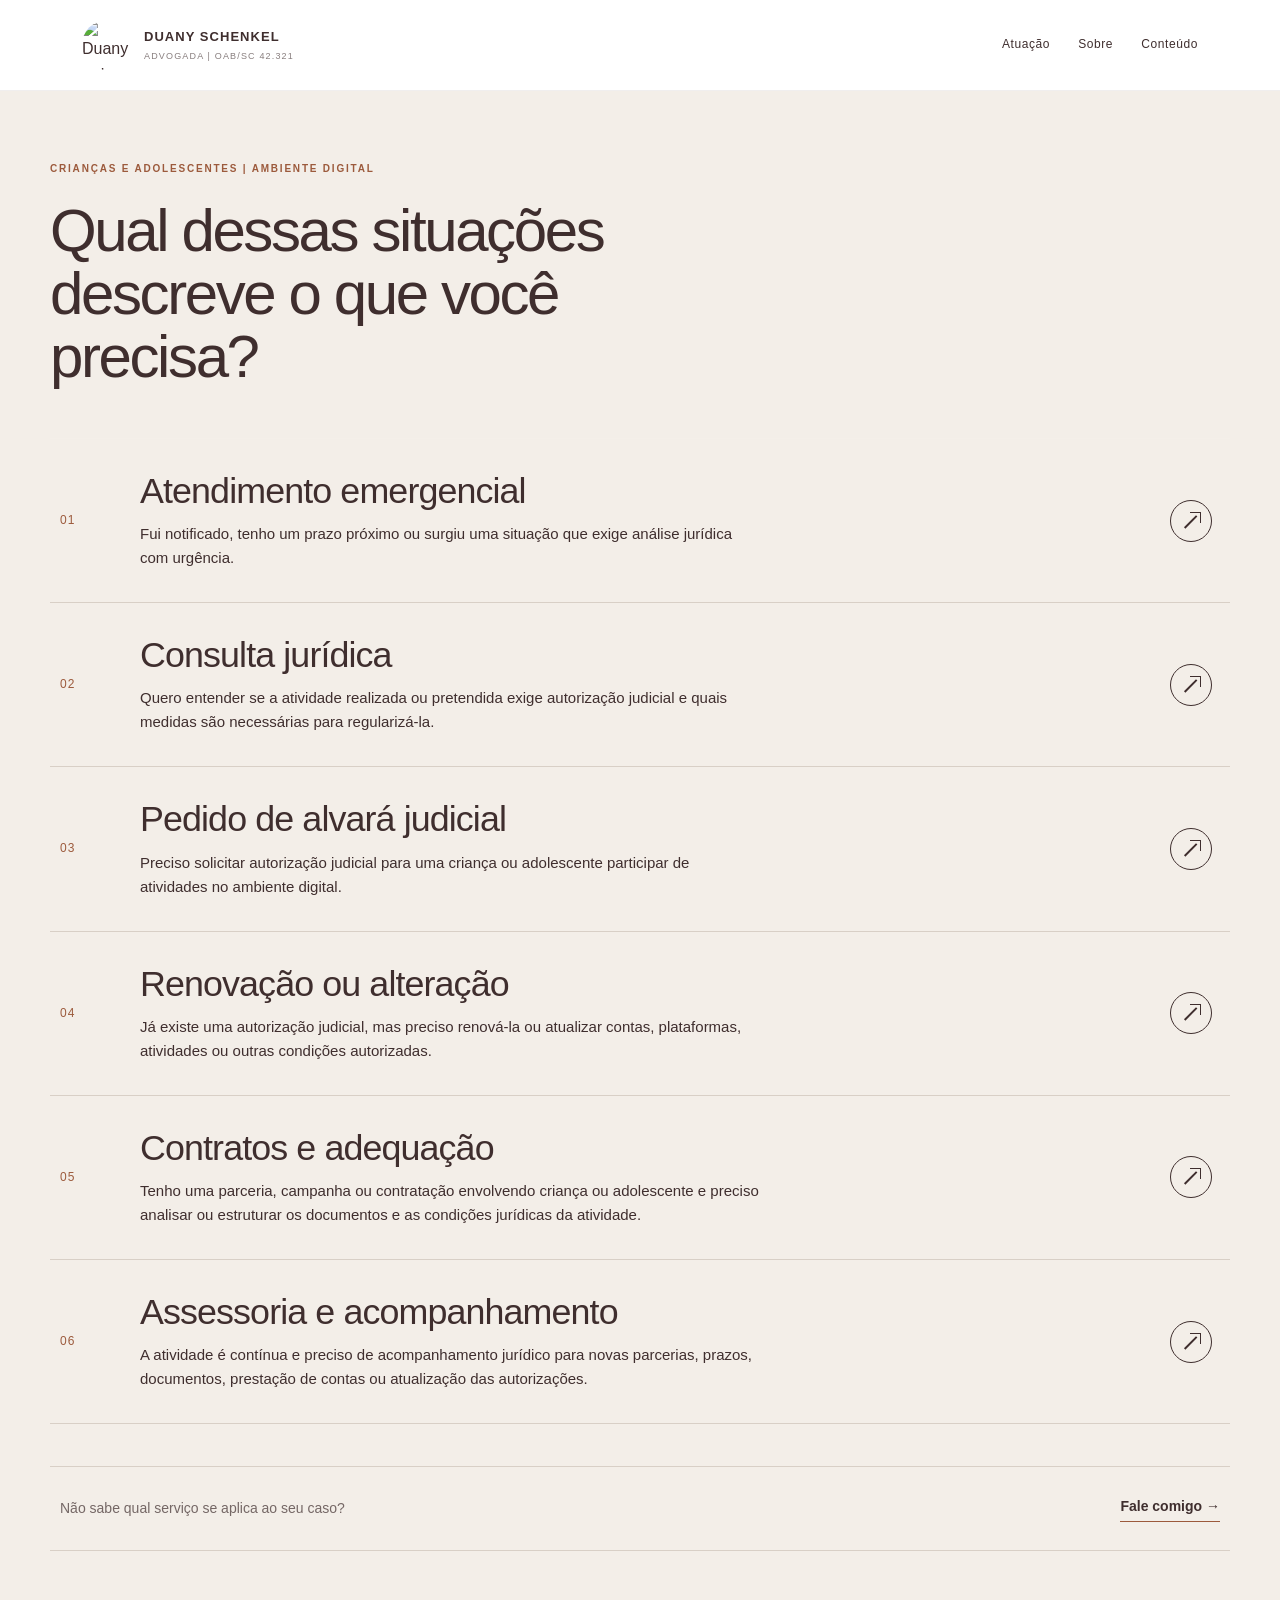
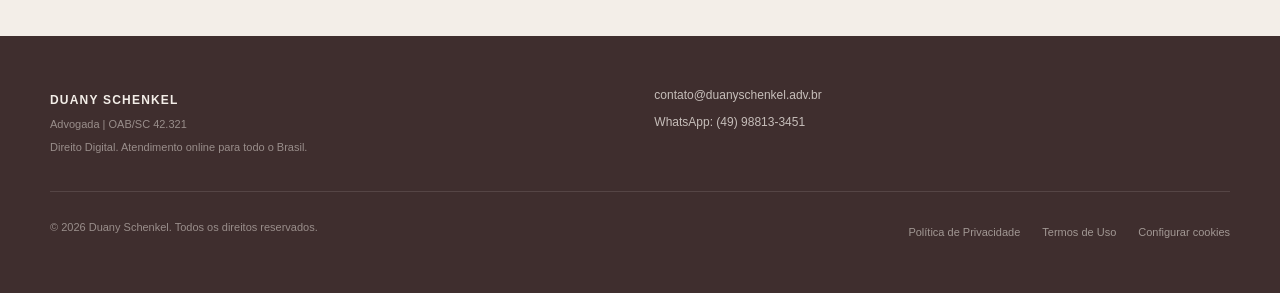
==== commit 2d5685ec: "Update alvara.html" ====
--- a/alvara.html
+++ b/alvara.html
@@ -61,11 +61,11 @@
 
     <meta
         name="description"
-        content="Orientação e atuação jurídica para regularização da participação de crianças e adolescentes no ambiente digital, incluindo alvarás judiciais, contratos e acompanhamento."
+        content="Preciso regularizar a atuação de uma criança ou adolescente no ambiente digital."
     >
 
     <title>
-        Alvará Judicial | Duany Schenkel
+        Alvará Judicial | Direito Digital | Advogada Duany Schenkel
     </title>
 
     <link
@@ -168,7 +168,7 @@
         </p>
 
         <h2>
-            Orientação jurídica para regularizar e acompanhar a atuação no ambiente digital.
+            Qual dessas situações descreve o que você precisa?
         </h2>
 
     </div>
@@ -255,7 +255,7 @@
 
 
         <!-- =================================================
-             03 – PEDIDO JUDICIAL
+             03 – PEDIDO DE ALVARÁ JUDICIAL
         ================================================== -->
 
         <a
@@ -272,7 +272,7 @@
             <div class="service-content">
 
                 <h3>
-                    Pedido judicial
+                    Pedido de alvará judicial
                 </h3>
 
                 <p>
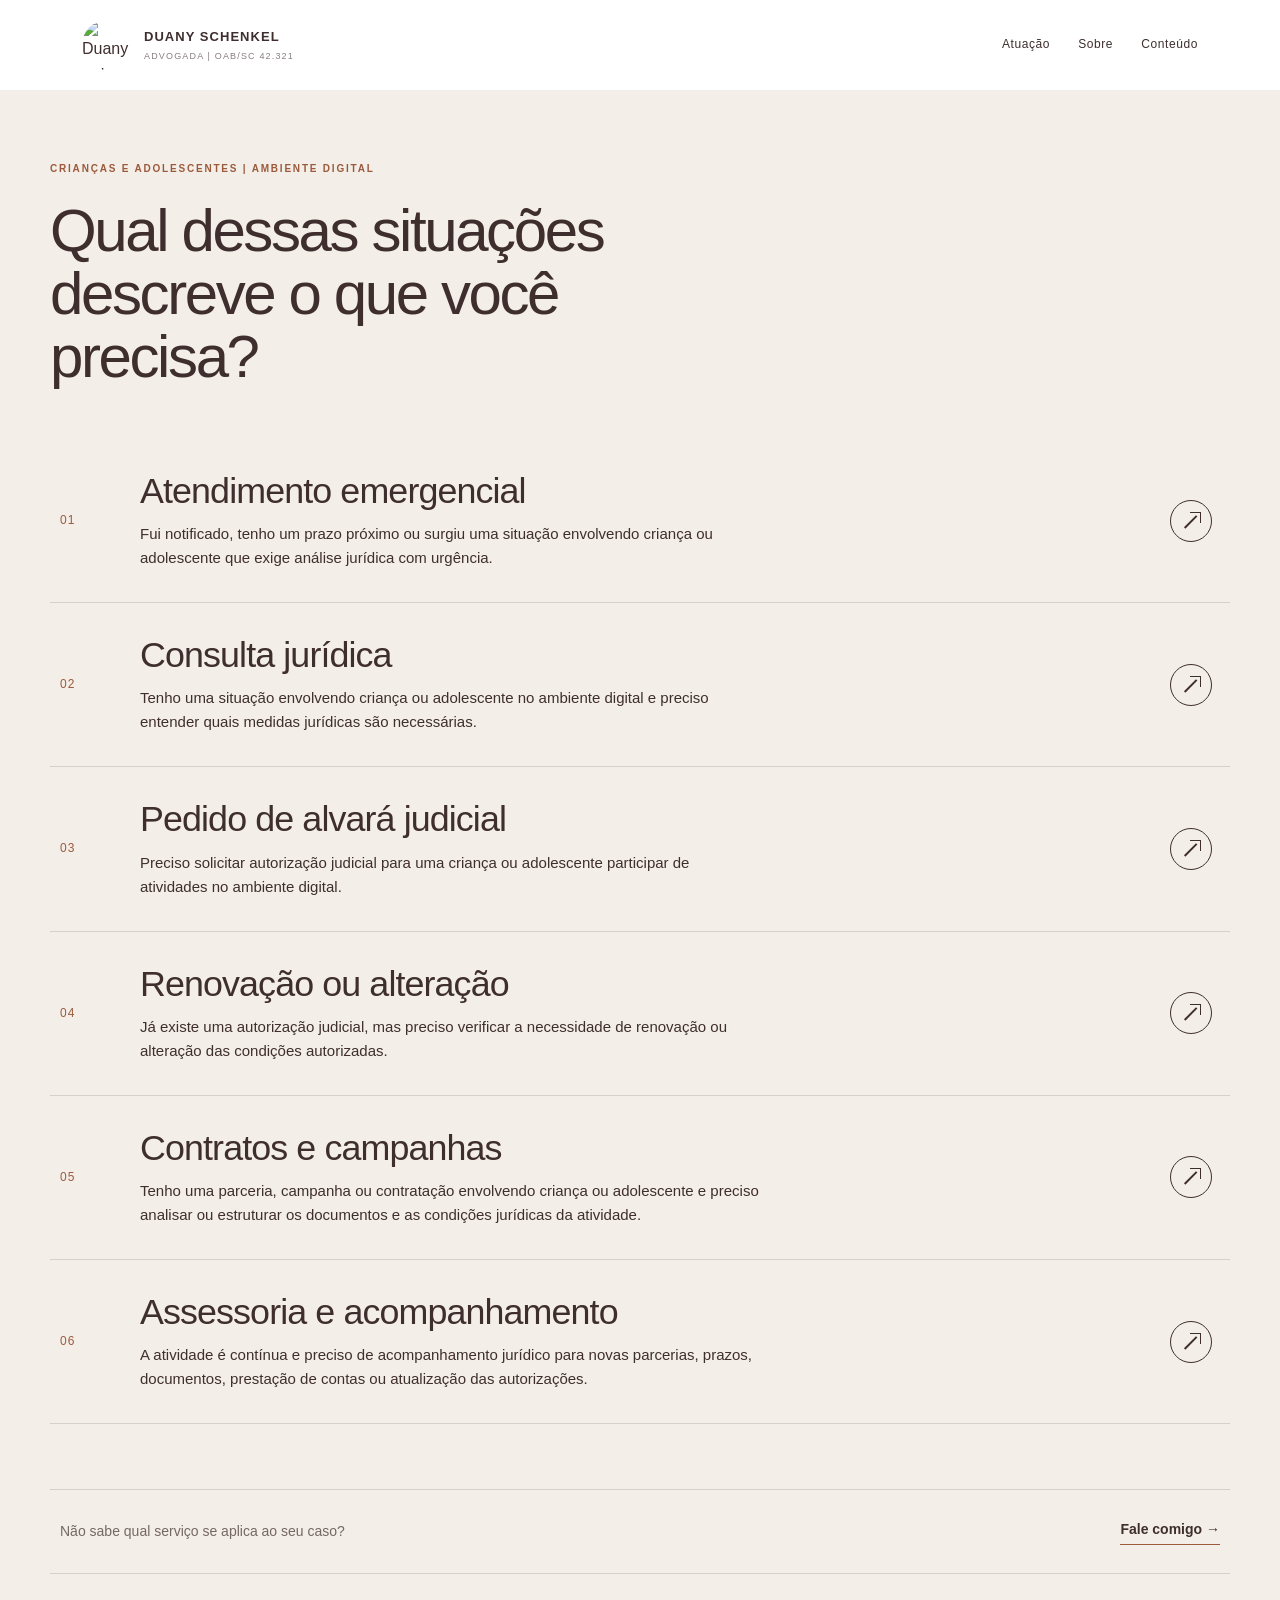
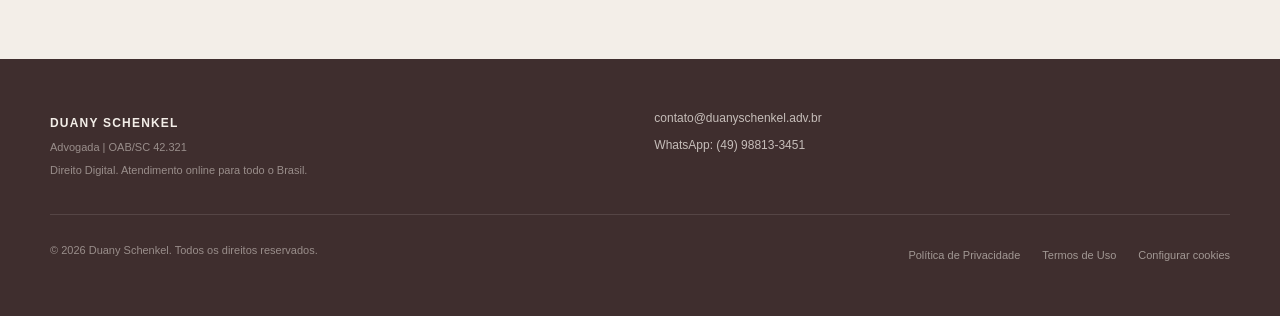
==== commit 9904ad96: "Update alvara.html" ====
--- a/alvara.html
+++ b/alvara.html
@@ -199,8 +199,9 @@
                 </h3>
 
                 <p>
-                    Fui notificado, tenho um prazo próximo ou surgiu
-                    uma situação que exige análise jurídica com urgência.
+                    Fui notificado, tenho um prazo próximo
+                    ou surgiu uma situação envolvendo criança
+                    ou adolescente que exige análise jurídica com urgência.
                 </p>
 
             </div>
@@ -237,9 +238,9 @@
                 </h3>
 
                 <p>
-                    Quero entender se a atividade realizada ou pretendida
-                    exige autorização judicial e quais medidas são
-                    necessárias para regularizá-la.
+                   Tenho uma situação envolvendo criança ou adolescente
+                    no ambiente digital e preciso entender quais
+                    medidas jurídicas são necessárias.
                 </p>
 
             </div>
@@ -316,8 +317,8 @@
 
                 <p>
                     Já existe uma autorização judicial, mas preciso
-                    renová-la ou atualizar contas, plataformas, atividades
-                    ou outras condições autorizadas.
+                    verificar a necessidade de renovação ou alteração
+                    das condições autorizadas.
                 </p>
 
             </div>
@@ -350,7 +351,7 @@
             <div class="service-content">
 
                 <h3>
-                    Contratos e adequação
+                    Contratos e campanhas
                 </h3>
 
                 <p>
--- a/style.css
+++ b/style.css
@@ -416,7 +416,8 @@
     width: 100%;
     max-width: var(--max-width);
 
-    margin: 42px auto 0;
+    /* AJUSTE: mais respiro após o último serviço */
+    margin: 65px auto 0;
 
     padding: 28px 10px;
 
@@ -2056,7 +2057,8 @@
         width: 100%;
         max-width: none;
 
-        margin: 38px 0 0;
+        /* AJUSTE: mais respiro após o último serviço */
+        margin: 55px 0 0;
 
         padding: 25px 0;
 
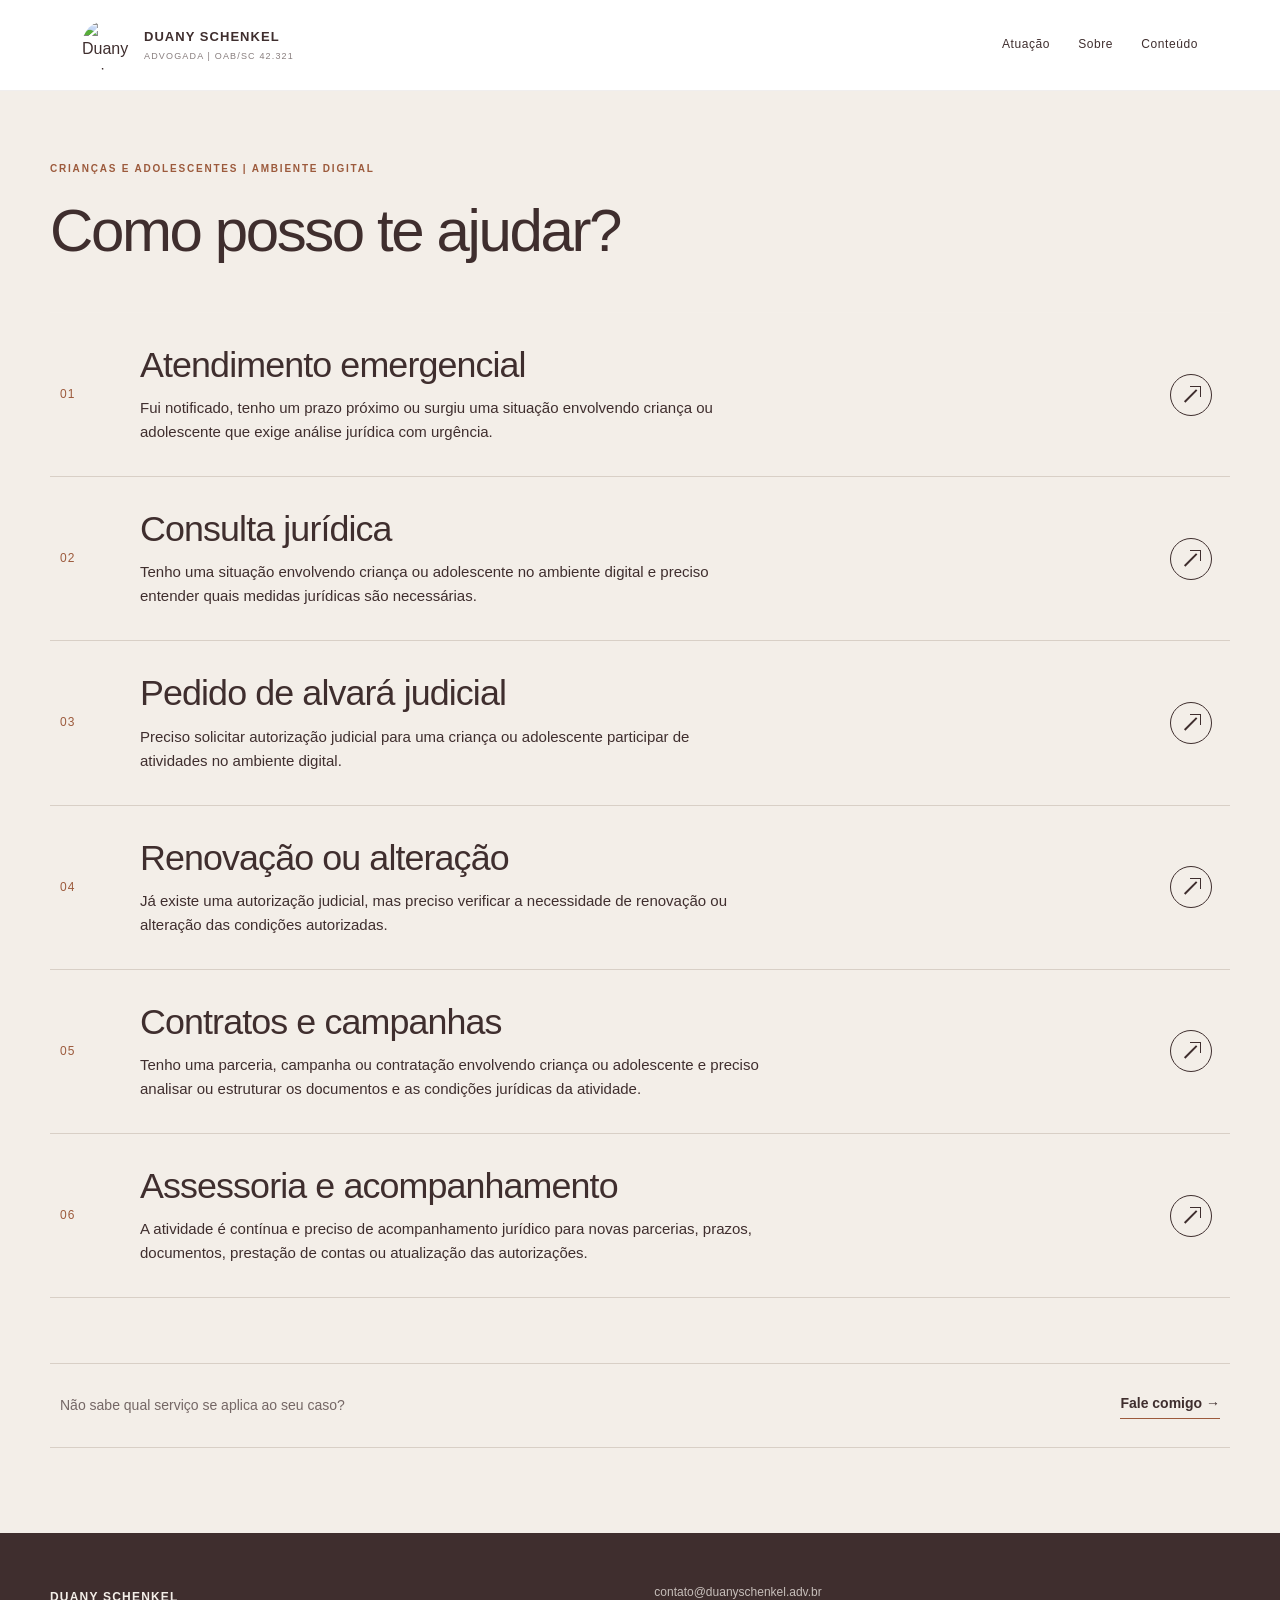
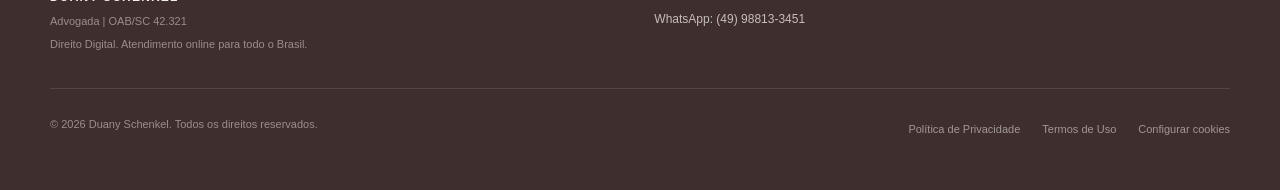
==== commit eab66972: "Update alvara.html" ====
--- a/alvara.html
+++ b/alvara.html
@@ -168,7 +168,7 @@
         </p>
 
         <h2>
-            Qual dessas situações descreve o que você precisa?
+            Como posso te ajudar?
         </h2>
 
     </div>
--- a/style.css
+++ b/style.css
@@ -162,6 +162,31 @@
     opacity: 1;
 }
 
+.client-link {
+    flex-shrink: 0;
+
+    padding: 10px 14px;
+
+    border: 1px solid rgba(63, 46, 46, 0.22);
+
+    color: var(--deep);
+
+    font-size: 11px;
+    font-weight: 700;
+    letter-spacing: 0.04em;
+
+    transition:
+        background 0.2s ease,
+        color 0.2s ease,
+        border-color 0.2s ease;
+}
+
+.client-link:hover {
+    background: var(--deep);
+    color: var(--cream);
+    border-color: var(--deep);
+}
+
 
 /* =========================================================
    HERO
@@ -1862,6 +1887,108 @@
    TABLETS
    ========================================================= */
 
+/* =========================================================
+   URGÊNCIA E CLIENTES
+   ========================================================= */
+
+.urgent-case {
+    width: 100%;
+    max-width: var(--max-width);
+
+    margin: 42px auto 0;
+    padding: 28px 10px;
+
+    display: flex;
+    align-items: center;
+    justify-content: space-between;
+
+    gap: 30px;
+
+    border-top: 1px solid rgba(243, 238, 232, 0.2);
+}
+
+.urgent-case p {
+    margin: 0;
+
+    color: rgba(243, 238, 232, 0.7);
+
+    font-size: 14px;
+    line-height: 1.6;
+}
+
+.urgent-case-link {
+    flex-shrink: 0;
+
+    color: var(--cream);
+
+    font-size: 14px;
+    font-weight: 600;
+
+    border-bottom: 1px solid var(--soft-terracotta);
+
+    padding-bottom: 3px;
+
+    transition:
+        color 0.2s ease,
+        border-color 0.2s ease;
+}
+
+.urgent-case-link:hover {
+    color: var(--soft-terracotta);
+}
+
+.client-support {
+    width: 100%;
+
+    padding: 110px 32px;
+
+    background: var(--neutral);
+    color: var(--deep);
+}
+
+.client-support-content {
+    width: 100%;
+    max-width: var(--max-width);
+
+    margin: 0 auto;
+}
+
+.client-support .eyebrow {
+    margin-bottom: 18px;
+}
+
+.client-support h2 {
+    max-width: 700px;
+
+    margin: 0 0 24px;
+
+    font-size: clamp(38px, 5vw, 62px);
+    line-height: 1.05;
+    letter-spacing: -0.045em;
+    font-weight: 500;
+}
+
+.client-support p:not(.eyebrow) {
+    max-width: 620px;
+
+    margin: 0 0 34px;
+
+    color: rgba(63, 46, 46, 0.75);
+
+    font-size: 17px;
+    line-height: 1.7;
+}
+
+.client-support .button {
+    background: var(--deep);
+    color: var(--cream);
+}
+
+.client-support .button:hover {
+    background: var(--terracotta);
+    color: var(--cream);
+}
+
 @media (max-width: 1244px) and (min-width: 801px) {
 
     .header {
@@ -1915,6 +2042,12 @@
         max-width: 100%;
     }
 
+    .client-link {
+        padding: 9px 11px;
+
+        font-size: 10px;
+    }
+
 
     /* =====================================================
        HERO
@@ -2323,6 +2456,38 @@
         max-width: 100%;
 
         justify-content: flex-start;
+    }
+
+
+    /* =====================================================
+       URGÊNCIA E CLIENTES
+       ===================================================== */
+
+    .urgent-case {
+        width: 100%;
+        max-width: none;
+
+        margin-top: 32px;
+        padding: 25px 0;
+
+        flex-direction: column;
+
+        align-items: flex-start;
+        justify-content: flex-start;
+
+        gap: 12px;
+    }
+
+    .client-support {
+        padding: 80px 20px;
+    }
+
+    .client-support h2 {
+        font-size: 40px;
+    }
+
+    .client-support p:not(.eyebrow) {
+        font-size: 16px;
     }
 
 
